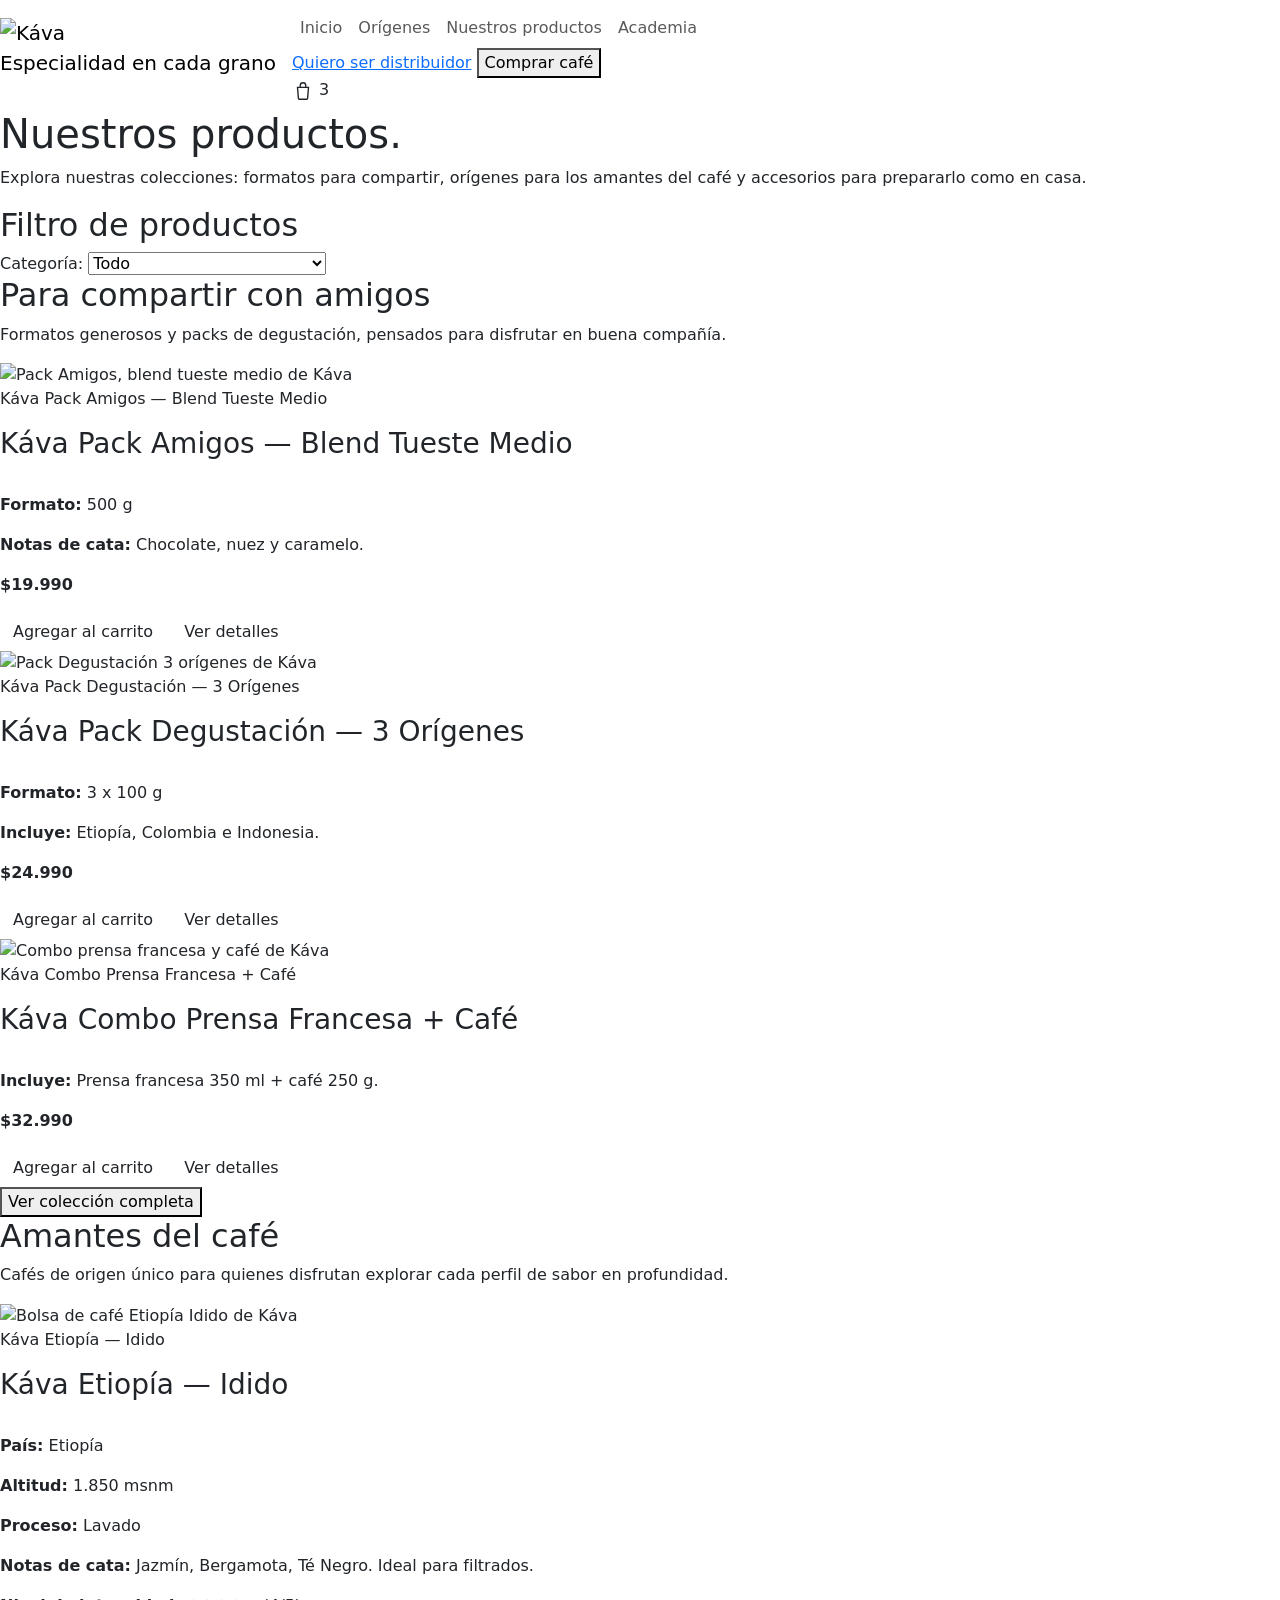
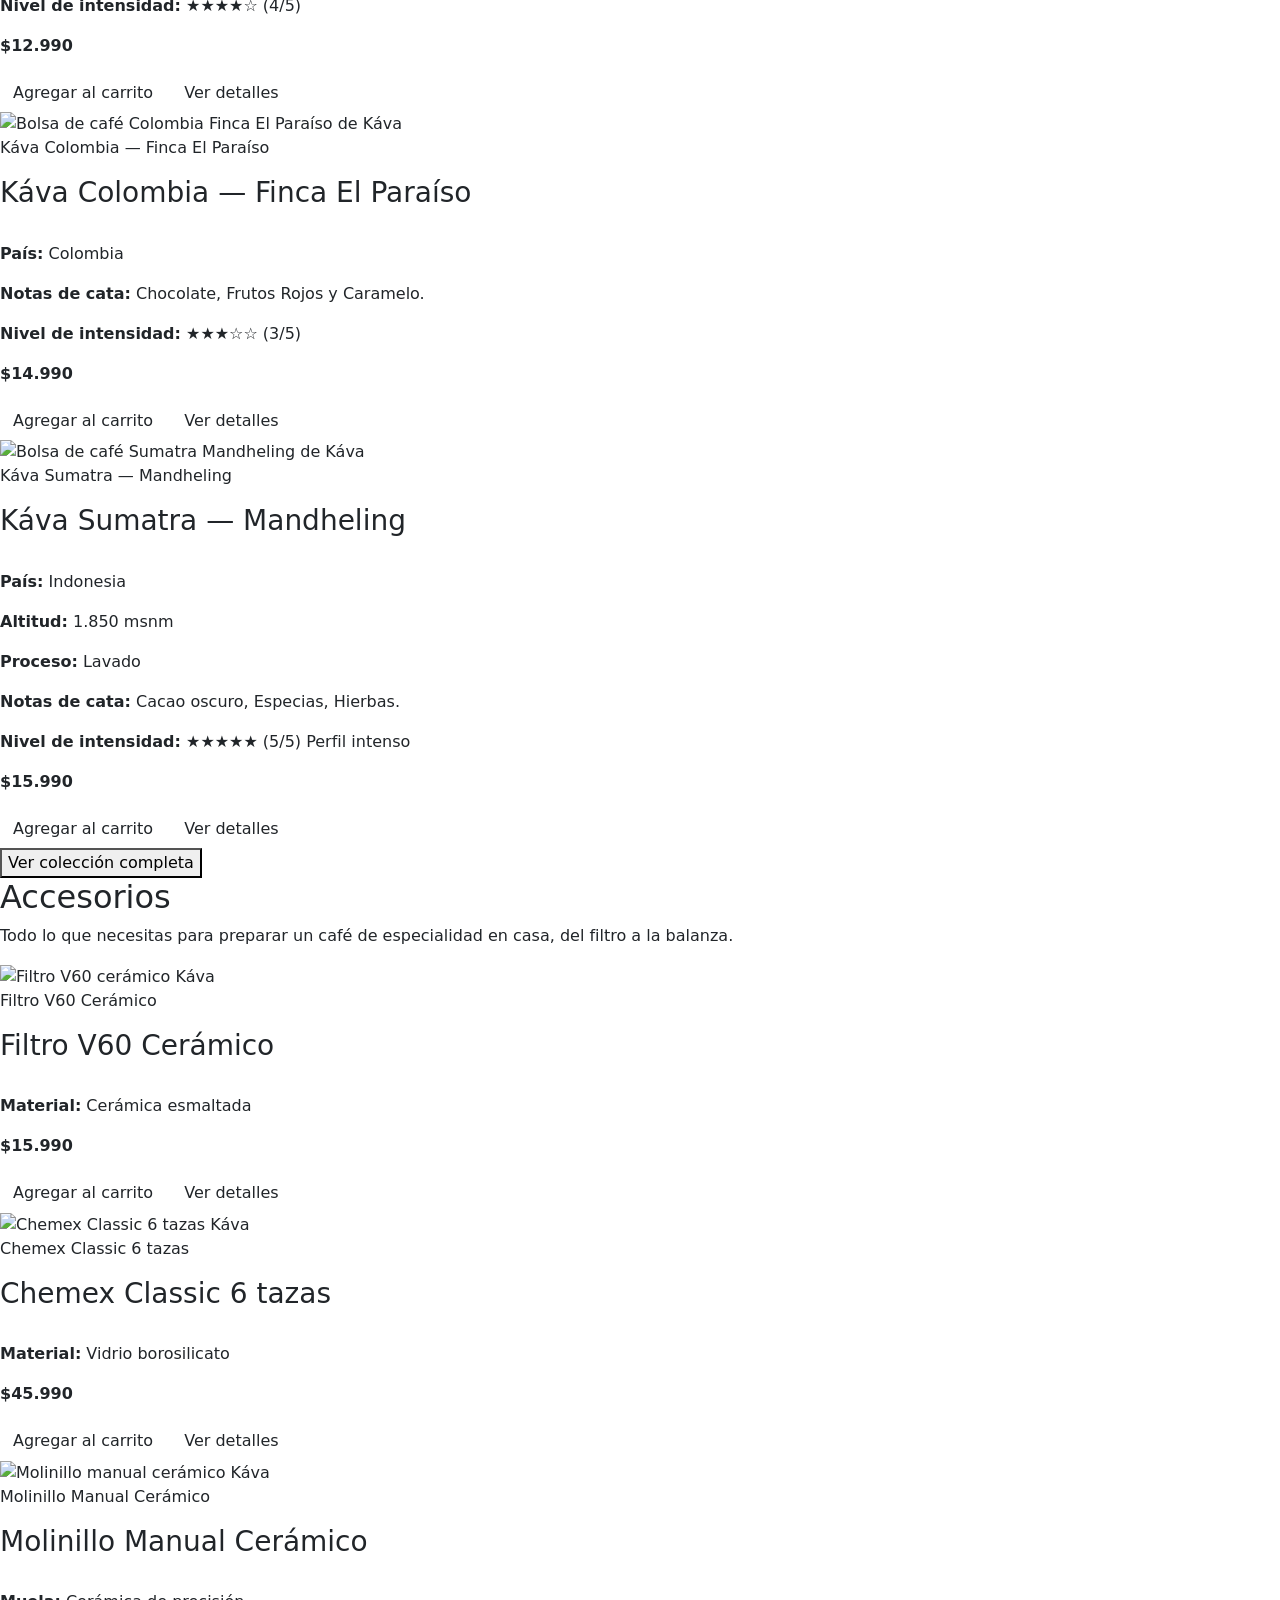
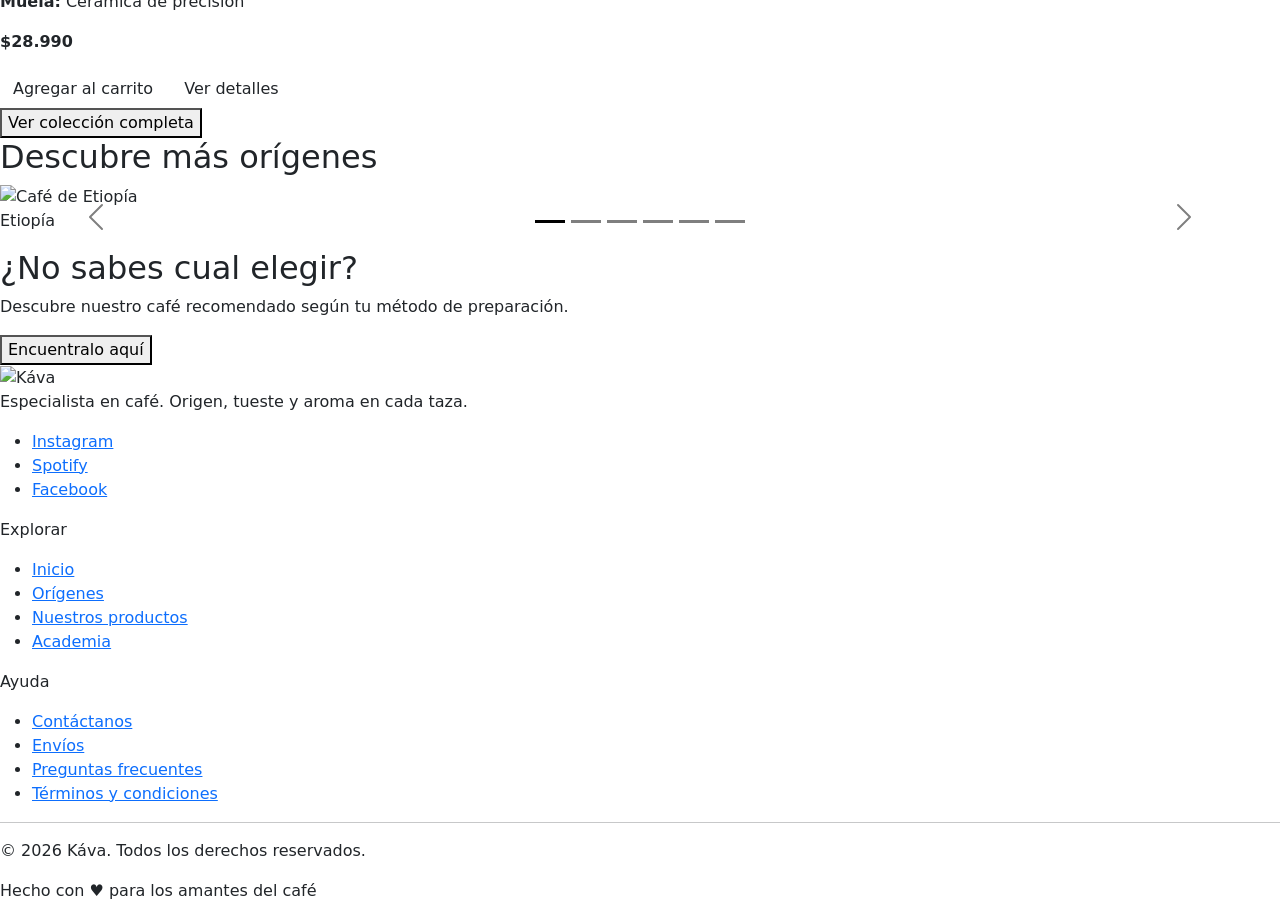
==== pages/colecciones.html @ 8823b065 "feat: add HTML structure and Bootstrap layout" ====
<!DOCTYPE html>

<html lang="es">

<head>
    <meta charset="UTF-8">
    <meta name="viewport" content="width=device-width, initial-scale=1.0">
    <title>Káva | Especialidad en cada grano</title>
    <link rel="preconnect" href="https://fonts.googleapis.com">
    <link rel="preconnect" href="https://fonts.gstatic.com" crossorigin>
    <link href="https://fonts.googleapis.com/css2?family=Fraunces:opsz,wght@9..144,300;9..144,400;9..144,600&family=Oswald:wght@400;500;600&family=Work+Sans:wght@400;500;600&display=swap" rel="stylesheet">
    <!-- Bootstrap: CSS CDN -->
    <link href="https://cdn.jsdelivr.net/npm/bootstrap@5.3.3/dist/css/bootstrap.min.css" rel="stylesheet">
    <link rel="stylesheet" href="../styles/styles.css">
</head>

<body>
        <!-- Bootstrap: header y navbar -->
    <header> <!-- encabezado de la pagina van de h1 a h6 -->
      <!-- Bootstrap: navbar responsivo -->
      <nav class="navbar navbar-expand-md">

        <!-- Logo de la empresa -->
        <a class="navbar-brand" href="../index.html">
            <div class="logo">
                <img src="../Assets/img/logo/logo-kava-header.png" alt="Káva" class="logo-marca-img">
                <p class="logo-tagline">Especialidad en cada grano</p>
            </div>
        </a>

        <!-- Bootstrap: botón hamburguesa -->
        <button class="navbar-toggler" type="button" data-bs-toggle="collapse" data-bs-target="#navKava" aria-controls="navKava" aria-expanded="false" aria-label="Abrir menú">
            <span class="navbar-toggler-icon"></span>
        </button>

        <!-- Bootstrap: menú colapsable -->
        <div class="collapse navbar-collapse" id="navKava">
            <div class="navbar-actions">
                <ul class="navbar-nav menu">
                    <li class="nav-item"><a class="nav-link" href="../index.html">Inicio</a></li>
                    <li class="nav-item"><a class="nav-link" href="./origenes.html">Orígenes</a></li>
                    <li class="nav-item"><a class="nav-link" href="./colecciones.html">Nuestros productos</a></li>
                    <li class="nav-item"><a class="nav-link" href="./guiadepreparacion.html">Academia</a></li>
                </ul>

                <!-- Botón: acceso directo a distribuidores -->
                <a class="cta-button-secundario" href="./contactanos.html">Quiero ser distribuidor</a>

                <button class="cta-button-principal">Comprar café</button>

                <div class="cart-icon" aria-label="Carrito (3 productos)">
                    <svg class="cart-icon__svg" width="22" height="22" viewBox="0 0 24 24" fill="none" stroke="currentColor" stroke-width="1.5" aria-hidden="true">
                        <path d="M6 8h12l-1 12a1 1 0 0 1-1 1H8a1 1 0 0 1-1-1L6 8z"/>
                        <path d="M9 8V6a3 3 0 0 1 6 0v2"/>
                    </svg>
                    <span class="cart-icon__count">3</span>
                </div>
            </div>
        </div>

      </nav>
    </header>  

    <main> <!-- contenido principal de la pagina -->

        <section class="hero-content"> <!-- contenido sobre la imagen -->
            <h1> Nuestros productos. </h1>

            <p>
                Explora nuestras colecciones: formatos para compartir,
                orígenes para los amantes del café y accesorios para
                prepararlo como en casa.
            </p>

        </section>
         <section>
            <h2>Filtro de productos</h2>

         <form>
             <label for="categoria">Categoría:</label>

            <select id="categoria" name="categoria">
             <option>Todo</option>
             <option>Para compartir con amigos</option>
             <option>Amantes del café</option>
             <option>Accesorios</option>
            </select>
          </form>
        </section>

    <section class="coleccion-grupo"> <!-- colección: para compartir con amigos -->

        <h2 class="titulos-secciones">Para compartir con amigos</h2>
        <p class="coleccion-grupo__descripcion">
            Formatos generosos y packs de degustación, pensados para
            disfrutar en buena compañía.
        </p>

        <div class="grid-productos">

            <article class="card-producto">
                <figure class="card-producto__imagen">
                    <img src="../Assets/img/productos/pack-amigos.png" alt="Pack Amigos, blend tueste medio de Káva">
                    <figcaption>Káva Pack Amigos — Blend Tueste Medio</figcaption>
                </figure>
                <div class="card-producto__contenido">
                    <h3 class="card-producto__nombre">Káva Pack Amigos — Blend Tueste Medio</h3>
                    <!-- Figma: badges de disponibilidad y tueste -->
                    <div class="card-badges">
                        <span class="badge badge--success">Disponible</span>
                        <span class="badge badge--gold">Tueste medio</span>
                    </div>
                    <p><strong>Formato:</strong> 500 g</p>
                    <p><strong>Notas de cata:</strong> Chocolate, nuez y caramelo.</p>
                    <p class="card-producto__precio"><strong>$19.990</strong></p>
                    <div class="card-producto__acciones">
                        <button class="btn btn-primario">Agregar al carrito</button>
                        <button class="btn btn-secundario">Ver detalles</button>
                    </div>
                </div>
            </article>

            <article class="card-producto">
                <figure class="card-producto__imagen">
                    <img src="../Assets/img/productos/pack-degustacion.png" alt="Pack Degustación 3 orígenes de Káva">
                    <figcaption>Káva Pack Degustación — 3 Orígenes</figcaption>
                </figure>
                <div class="card-producto__contenido">
                    <h3 class="card-producto__nombre">Káva Pack Degustación — 3 Orígenes</h3>
                    <!-- Figma: badges de disponibilidad y tueste -->
                    <div class="card-badges">
                        <span class="badge badge--success">Disponible</span>
                        <span class="badge badge--sage">Edición especial</span>
                    </div>
                    <p><strong>Formato:</strong> 3 x 100 g</p>
                    <p><strong>Incluye:</strong> Etiopía, Colombia e Indonesia.</p>
                    <p class="card-producto__precio"><strong>$24.990</strong></p>
                    <div class="card-producto__acciones">
                        <button class="btn btn-primario">Agregar al carrito</button>
                        <button class="btn btn-secundario">Ver detalles</button>
                    </div>
                </div>
            </article>

            <article class="card-producto">
                <figure class="card-producto__imagen">
                    <img src="../Assets/img/productos/combo-prensa.png" alt="Combo prensa francesa y café de Káva">
                    <figcaption>Káva Combo Prensa Francesa + Café</figcaption>
                </figure>
                <div class="card-producto__contenido">
                    <h3 class="card-producto__nombre">Káva Combo Prensa Francesa + Café</h3>
                    <!-- Figma: badges de disponibilidad y tueste -->
                    <div class="card-badges">
                        <span class="badge badge--warning">Últimas unidades</span>
                        <span class="badge badge--gold">Tueste medio</span>
                    </div>
                    <p><strong>Incluye:</strong> Prensa francesa 350 ml + café 250 g.</p>
                    <p class="card-producto__precio"><strong>$32.990</strong></p>
                    <div class="card-producto__acciones">
                        <button class="btn btn-primario">Agregar al carrito</button>
                        <button class="btn btn-secundario">Ver detalles</button>
                    </div>
                </div>
            </article>

        </div>

        <!-- Bootstrap: colapso con el resto de la colección -->
        <div class="collapse grid-productos" id="colapsoAmigos">

            <article class="card-producto">
                <figure class="card-producto__imagen">
                    <img src="../Assets/img/productos/pack-fiesta.png" alt="Pack Fiesta, blend 1kg de Káva">
                    <figcaption>Káva Pack Fiesta — Blend 1kg</figcaption>
                </figure>
                <div class="card-producto__contenido">
                    <h3 class="card-producto__nombre">Káva Pack Fiesta — Blend 1kg</h3>
                    <!-- Figma: badges de disponibilidad y tueste -->
                    <div class="card-badges">
                        <span class="badge badge--success">Disponible</span>
                        <span class="badge badge--gold">Tueste medio</span>
                    </div>
                    <p><strong>Formato:</strong> 1 kg</p>
                    <p class="card-producto__precio"><strong>$34.990</strong></p>
                    <div class="card-producto__acciones">
                        <button class="btn btn-primario">Agregar al carrito</button>
                        <button class="btn btn-secundario">Ver detalles</button>
                    </div>
                </div>
            </article>

            <article class="card-producto">
                <figure class="card-producto__imagen">
                    <img src="../Assets/img/productos/combo-regalo.png" alt="Combo regalo, bolsa y taza Káva">
                    <figcaption>Káva Combo Regalo — Bolsa + Taza</figcaption>
                </figure>
                <div class="card-producto__contenido">
                    <h3 class="card-producto__nombre">Káva Combo Regalo — Bolsa + Taza</h3>
                    <!-- Figma: badges de disponibilidad y tueste -->
                    <div class="card-badges">
                        <span class="badge badge--success">Disponible</span>
                        <span class="badge badge--terracotta">Edición limitada</span>
                    </div>
                    <p><strong>Incluye:</strong> Bolsa 250 g + taza de cerámica Káva.</p>
                    <p class="card-producto__precio"><strong>$22.990</strong></p>
                    <div class="card-producto__acciones">
                        <button class="btn btn-primario">Agregar al carrito</button>
                        <button class="btn btn-secundario">Ver detalles</button>
                    </div>
                </div>
            </article>

        </div>

        <!-- Bootstrap: botón que despliega la colección -->
        <button class="cta-button-secundario" type="button" data-bs-toggle="collapse" data-bs-target="#colapsoAmigos" aria-expanded="false" aria-controls="colapsoAmigos">
            Ver colección completa
        </button>

    </section>

    <section class="coleccion-grupo"> <!-- colección: amantes del café -->

        <h2 class="titulos-secciones">Amantes del café</h2>
        <p class="coleccion-grupo__descripcion">
            Cafés de origen único para quienes disfrutan explorar cada
            perfil de sabor en profundidad.
        </p>

        <div class="grid-productos">

            <article class="card-producto">
                <figure class="card-producto__imagen">
                    <img src="../Assets/img/etiopia.png" alt="Bolsa de café Etiopía Idido de Káva">
                    <figcaption>Káva Etiopía — Idido</figcaption>
                </figure>
                <div class="card-producto__contenido">
                    <h3 class="card-producto__nombre">Káva Etiopía — Idido</h3>
                    <!-- Figma: badges de disponibilidad y tueste -->
                    <div class="card-badges">
                        <span class="badge badge--success">Disponible</span>
                        <span class="badge badge--gold">Tueste medio</span>
                    </div>
                    <p><strong>País:</strong> Etiopía</p>
                    <p><strong>Altitud:</strong> 1.850 msnm</p>
                    <p><strong>Proceso:</strong> Lavado</p>
                    <p><strong>Notas de cata:</strong> Jazmín, Bergamota, Té Negro. Ideal para filtrados.</p>
                    <p><strong>Nivel de intensidad:</strong> ★★★★☆ (4/5)</p>
                    <p class="card-producto__precio"><strong>$12.990</strong></p>
                    <div class="card-producto__acciones">
                        <button class="btn btn-primario">Agregar al carrito</button>
                        <button class="btn btn-secundario">Ver detalles</button>
                    </div>
                </div>
            </article>

            <article class="card-producto">
                <figure class="card-producto__imagen">
                    <img src="../Assets/img/colombia.png" alt="Bolsa de café Colombia Finca El Paraíso de Káva">
                    <figcaption>Káva Colombia — Finca El Paraíso</figcaption>
                </figure>
                <div class="card-producto__contenido">
                    <h3 class="card-producto__nombre">Káva Colombia — Finca El Paraíso</h3>
                    <!-- Figma: badges de disponibilidad y tueste -->
                    <div class="card-badges">
                        <span class="badge badge--warning">Últimas unidades</span>
                        <span class="badge badge--gold">Tueste medio</span>
                    </div>
                    <p><strong>País:</strong> Colombia</p>
                    <p><strong>Notas de cata:</strong> Chocolate, Frutos Rojos y Caramelo.</p>
                    <p><strong>Nivel de intensidad:</strong> ★★★☆☆ (3/5)</p>
                    <p class="card-producto__precio"><strong>$14.990</strong></p>
                    <div class="card-producto__acciones">
                        <button class="btn btn-primario">Agregar al carrito</button>
                        <button class="btn btn-secundario">Ver detalles</button>
                    </div>
                </div>
            </article>

            <article class="card-producto">
                <figure class="card-producto__imagen">
                    <img src="../Assets/img/indonesia.png" alt="Bolsa de café Sumatra Mandheling de Káva">
                    <figcaption>Káva Sumatra — Mandheling</figcaption>
                </figure>
                <div class="card-producto__contenido">
                    <h3 class="card-producto__nombre">Káva Sumatra — Mandheling</h3>
                    <!-- Figma: badges de disponibilidad y tueste -->
                    <div class="card-badges">
                        <span class="badge badge--error">Agotado</span>
                        <span class="badge badge--terracotta">Tueste oscuro</span>
                    </div>
                    <p><strong>País:</strong> Indonesia</p>
                    <p><strong>Altitud:</strong> 1.850 msnm</p>
                    <p><strong>Proceso:</strong> Lavado</p>
                    <p><strong>Notas de cata:</strong> Cacao oscuro, Especias, Hierbas.</p>
                    <p><strong>Nivel de intensidad:</strong> ★★★★★ (5/5) Perfil intenso</p>
                    <p class="card-producto__precio"><strong>$15.990</strong></p>
                    <div class="card-producto__acciones">
                        <button class="btn btn-primario">Agregar al carrito</button>
                        <button class="btn btn-secundario">Ver detalles</button>
                    </div>
                </div>
            </article>

        </div>

        <!-- Bootstrap: colapso con el resto de la colección -->
        <div class="collapse grid-productos" id="colapsoAmantes">

            <article class="card-producto">
                <figure class="card-producto__imagen">
                    <img src="../Assets/img/brasil.png" alt="Bolsa de café Brasil Cerrado de Káva">
                    <figcaption>Káva Brasil — Cerrado</figcaption>
                </figure>
                <div class="card-producto__contenido">
                    <h3 class="card-producto__nombre">Káva Brasil — Cerrado</h3>
                    <!-- Figma: badges de disponibilidad y tueste -->
                    <div class="card-badges">
                        <span class="badge badge--success">Disponible</span>
                        <span class="badge badge--gold">Tueste medio</span>
                    </div>
                    <p><strong>País:</strong> Brasil</p>
                    <p><strong>Notas de cata:</strong> Chocolate, avellana, cuerpo cremoso.</p>
                    <p><strong>Nivel de intensidad:</strong> ★★★☆☆ (3/5)</p>
                    <p class="card-producto__precio"><strong>$13.990</strong></p>
                    <div class="card-producto__acciones">
                        <button class="btn btn-primario">Agregar al carrito</button>
                        <button class="btn btn-secundario">Ver detalles</button>
                    </div>
                </div>
            </article>

            <article class="card-producto">
                <figure class="card-producto__imagen">
                    <img src="../Assets/img/costarica.png" alt="Bolsa de café Costa Rica Tarrazú de Káva">
                    <figcaption>Káva Costa Rica — Tarrazú</figcaption>
                </figure>
                <div class="card-producto__contenido">
                    <h3 class="card-producto__nombre">Káva Costa Rica — Tarrazú</h3>
                    <!-- Figma: badges de disponibilidad y tueste -->
                    <div class="card-badges">
                        <span class="badge badge--success">Disponible</span>
                        <span class="badge badge--neutral">Tueste claro</span>
                    </div>
                    <p><strong>País:</strong> Costa Rica</p>
                    <p><strong>Notas de cata:</strong> Cítricos, panela, final dulce.</p>
                    <p><strong>Nivel de intensidad:</strong> ★★★☆☆ (3/5)</p>
                    <p class="card-producto__precio"><strong>$14.990</strong></p>
                    <div class="card-producto__acciones">
                        <button class="btn btn-primario">Agregar al carrito</button>
                        <button class="btn btn-secundario">Ver detalles</button>
                    </div>
                </div>
            </article>

        </div>

        <!-- Bootstrap: botón que despliega la colección -->
        <button class="cta-button-secundario" type="button" data-bs-toggle="collapse" data-bs-target="#colapsoAmantes" aria-expanded="false" aria-controls="colapsoAmantes">
            Ver colección completa
        </button>

    </section>

    <section class="coleccion-grupo"> <!-- colección: accesorios -->

        <h2 class="titulos-secciones">Accesorios</h2>
        <p class="coleccion-grupo__descripcion">
            Todo lo que necesitas para preparar un café de especialidad
            en casa, del filtro a la balanza.
        </p>

        <div class="grid-productos">

            <article class="card-producto">
                <figure class="card-producto__imagen">
                    <!-- TODO: reemplazar por foto real del accesorio -->
                    <img src="../Assets/img/productos/filtro-v60.png" alt="Filtro V60 cerámico Káva">
                    <figcaption>Filtro V60 Cerámico</figcaption>
                </figure>
                <div class="card-producto__contenido">
                    <h3 class="card-producto__nombre">Filtro V60 Cerámico</h3>
                    <!-- Figma: badge de disponibilidad -->
                    <div class="card-badges">
                        <span class="badge badge--success">Disponible</span>
                    </div>
                    <p><strong>Material:</strong> Cerámica esmaltada</p>
                    <p class="card-producto__precio"><strong>$15.990</strong></p>
                    <div class="card-producto__acciones">
                        <button class="btn btn-primario">Agregar al carrito</button>
                        <button class="btn btn-secundario">Ver detalles</button>
                    </div>
                </div>
            </article>

            <article class="card-producto">
                <figure class="card-producto__imagen">
                    <!-- TODO: reemplazar por foto real del accesorio -->
                    <img src="../Assets/img/productos/chemex.png" alt="Chemex Classic 6 tazas Káva">
                    <figcaption>Chemex Classic 6 tazas</figcaption>
                </figure>
                <div class="card-producto__contenido">
                    <h3 class="card-producto__nombre">Chemex Classic 6 tazas</h3>
                    <!-- Figma: badge de disponibilidad -->
                    <div class="card-badges">
                        <span class="badge badge--warning">Últimas unidades</span>
                    </div>
                    <p><strong>Material:</strong> Vidrio borosilicato</p>
                    <p class="card-producto__precio"><strong>$45.990</strong></p>
                    <div class="card-producto__acciones">
                        <button class="btn btn-primario">Agregar al carrito</button>
                        <button class="btn btn-secundario">Ver detalles</button>
                    </div>
                </div>
            </article>

            <article class="card-producto">
                <figure class="card-producto__imagen">
                    <!-- TODO: reemplazar por foto real del accesorio -->
                    <img src="../Assets/img/productos/molinillo.png" alt="Molinillo manual cerámico Káva">
                    <figcaption>Molinillo Manual Cerámico</figcaption>
                </figure>
                <div class="card-producto__contenido">
                    <h3 class="card-producto__nombre">Molinillo Manual Cerámico</h3>
                    <!-- Figma: badge de disponibilidad -->
                    <div class="card-badges">
                        <span class="badge badge--success">Disponible</span>
                    </div>
                    <p><strong>Muela:</strong> Cerámica de precisión</p>
                    <p class="card-producto__precio"><strong>$28.990</strong></p>
                    <div class="card-producto__acciones">
                        <button class="btn btn-primario">Agregar al carrito</button>
                        <button class="btn btn-secundario">Ver detalles</button>
                    </div>
                </div>
            </article>

        </div>

        <!-- Bootstrap: colapso con el resto de la colección -->
        <div class="collapse grid-productos" id="colapsoAccesorios">

            <article class="card-producto">
                <figure class="card-producto__imagen">
                    <!-- TODO: reemplazar por foto real del accesorio -->
                    <img src="../Assets/img/productos/prensa-francesa.png" alt="Prensa francesa 350ml Káva">
                    <figcaption>Prensa Francesa 350 ml</figcaption>
                </figure>
                <div class="card-producto__contenido">
                    <h3 class="card-producto__nombre">Prensa Francesa 350 ml</h3>
                    <!-- Figma: badge de disponibilidad -->
                    <div class="card-badges">
                        <span class="badge badge--success">Disponible</span>
                    </div>
                    <p><strong>Material:</strong> Vidrio y acero inoxidable</p>
                    <p class="card-producto__precio"><strong>$19.990</strong></p>
                    <div class="card-producto__acciones">
                        <button class="btn btn-primario">Agregar al carrito</button>
                        <button class="btn btn-secundario">Ver detalles</button>
                    </div>
                </div>
            </article>

            <article class="card-producto">
                <figure class="card-producto__imagen">
                    <!-- TODO: reemplazar por foto real del accesorio -->
                    <img src="../Assets/img/productos/balanza.png" alt="Balanza de precisión Káva">
                    <figcaption>Balanza de Precisión</figcaption>
                </figure>
                <div class="card-producto__contenido">
                    <h3 class="card-producto__nombre">Balanza de Precisión</h3>
                    <!-- Figma: badge de disponibilidad -->
                    <div class="card-badges">
                        <span class="badge badge--error">Agotado</span>
                    </div>
                    <p><strong>Precisión:</strong> 0,1 g</p>
                    <p class="card-producto__precio"><strong>$24.990</strong></p>
                    <div class="card-producto__acciones">
                        <button class="btn btn-primario">Agregar al carrito</button>
                        <button class="btn btn-secundario">Ver detalles</button>
                    </div>
                </div>
            </article>

        </div>

        <!-- Bootstrap: botón que despliega la colección -->
        <button class="cta-button-secundario" type="button" data-bs-toggle="collapse" data-bs-target="#colapsoAccesorios" aria-expanded="false" aria-controls="colapsoAccesorios">
            Ver colección completa
        </button>

    </section>

    <section class="galeria-origenes"> <!-- Bootstrap: sección galería -->

        <h2 class="titulos-secciones">Descubre más orígenes</h2>

        <!-- Bootstrap: carousel -->
        <div id="carouselOrigenes" class="carousel slide carousel-dark" data-bs-ride="carousel">

            <!-- Bootstrap: indicadores -->
            <div class="carousel-indicators">
                <button type="button" data-bs-target="#carouselOrigenes" data-bs-slide-to="0" class="active" aria-current="true" aria-label="Etiopía"></button>
                <button type="button" data-bs-target="#carouselOrigenes" data-bs-slide-to="1" aria-label="Colombia"></button>
                <button type="button" data-bs-target="#carouselOrigenes" data-bs-slide-to="2" aria-label="Indonesia"></button>
                <button type="button" data-bs-target="#carouselOrigenes" data-bs-slide-to="3" aria-label="Brasil"></button>
                <button type="button" data-bs-target="#carouselOrigenes" data-bs-slide-to="4" aria-label="Costa Rica"></button>
                <button type="button" data-bs-target="#carouselOrigenes" data-bs-slide-to="5" aria-label="Vietnam"></button>
            </div>

            <!-- Bootstrap: slides -->
            <div class="carousel-inner">
                <div class="carousel-item active">
                    <img src="../Assets/img/etiopia.png" class="d-block" alt="Café de Etiopía">
                    <p class="carousel-item__titulo">Etiopía</p>
                </div>
                <div class="carousel-item">
                    <img src="../Assets/img/colombia.png" class="d-block" alt="Café de Colombia">
                    <p class="carousel-item__titulo">Colombia</p>
                </div>
                <div class="carousel-item">
                    <img src="../Assets/img/indonesia.png" class="d-block" alt="Café de Indonesia">
                    <p class="carousel-item__titulo">Indonesia</p>
                </div>
                <div class="carousel-item">
                    <img src="../Assets/img/brasil.png" class="d-block" alt="Café de Brasil">
                    <p class="carousel-item__titulo">Brasil</p>
                </div>
                <div class="carousel-item">
                    <img src="../Assets/img/costarica.png" class="d-block" alt="Café de Costa Rica">
                    <p class="carousel-item__titulo">Costa Rica</p>
                </div>
                <div class="carousel-item">
                    <img src="../Assets/img/vietnam.png" class="d-block" alt="Café de Vietnam">
                    <p class="carousel-item__titulo">Vietnam</p>
                </div>
            </div>

            <!-- Bootstrap: controles -->
            <button class="carousel-control-prev" type="button" data-bs-target="#carouselOrigenes" data-bs-slide="prev">
                <span class="carousel-control-prev-icon" aria-hidden="true"></span>
                <span class="visually-hidden">Anterior</span>
            </button>
            <button class="carousel-control-next" type="button" data-bs-target="#carouselOrigenes" data-bs-slide="next">
                <span class="carousel-control-next-icon" aria-hidden="true"></span>
                <span class="visually-hidden">Siguiente</span>
            </button>
        </div>

    </section>

    <section class="coleccion-final"> <!-- por qué elegir Káva -->

        <h2 class="titulos-secciones"> ¿No sabes cual elegir? </h2>
        <p> Descubre nuestro café recomendado según tu método de preparación. </p>
        <button class="cta-button-principal"> Encuentralo aquí </button>

    </section>

    </main>

    <footer> <!-- pie de pagina -->
        <div class="footer-top">

            <div class="footer-marca">
                <img src="../Assets/img/logo/logo-kava-footer.png" alt="Káva" class="logo-marca-img">
                <p class="footer-tagline">Especialista en café. Origen, tueste y aroma en cada taza.</p>
                <ul class="footer-social">
                    <li><a href="#">Instagram</a></li>
                    <li><a href="#">Spotify</a></li>
                    <li><a href="#">Facebook</a></li>
                </ul>
            </div>

            <div class="footer-columnas">
                <div class="footer-columna">
                    <p class="footer-columna__titulo">Explorar</p>
                    <ul>
                        <li><a href="../index.html">Inicio</a></li>
                        <li><a href="./origenes.html">Orígenes</a></li>
                        <li><a href="./colecciones.html">Nuestros productos</a></li>
                        <li><a href="./guiadepreparacion.html">Academia</a></li>
                    </ul>
                </div>

                <div class="footer-columna">
                    <p class="footer-columna__titulo">Ayuda</p>
                    <ul>
                        <li><a href="./contactanos.html">Contáctanos</a></li>
                        <li><a href="#">Envíos</a></li>
                        <li><a href="#">Preguntas frecuentes</a></li>
                        <li><a href="#">Términos y condiciones</a></li>
                    </ul>
                </div>
            </div>

        </div>

        <hr class="footer-divider">

        <div class="footer-bottom">
            <p>&copy; 2026 Káva. Todos los derechos reservados.</p>
            <p>Hecho con &hearts; para los amantes del café</p>
        </div>
    </footer> 
    <!-- Bootstrap: JS bundle -->
    <script src="https://cdn.jsdelivr.net/npm/bootstrap@5.3.3/dist/js/bootstrap.bundle.min.js"></script>
</body>
   
</html>
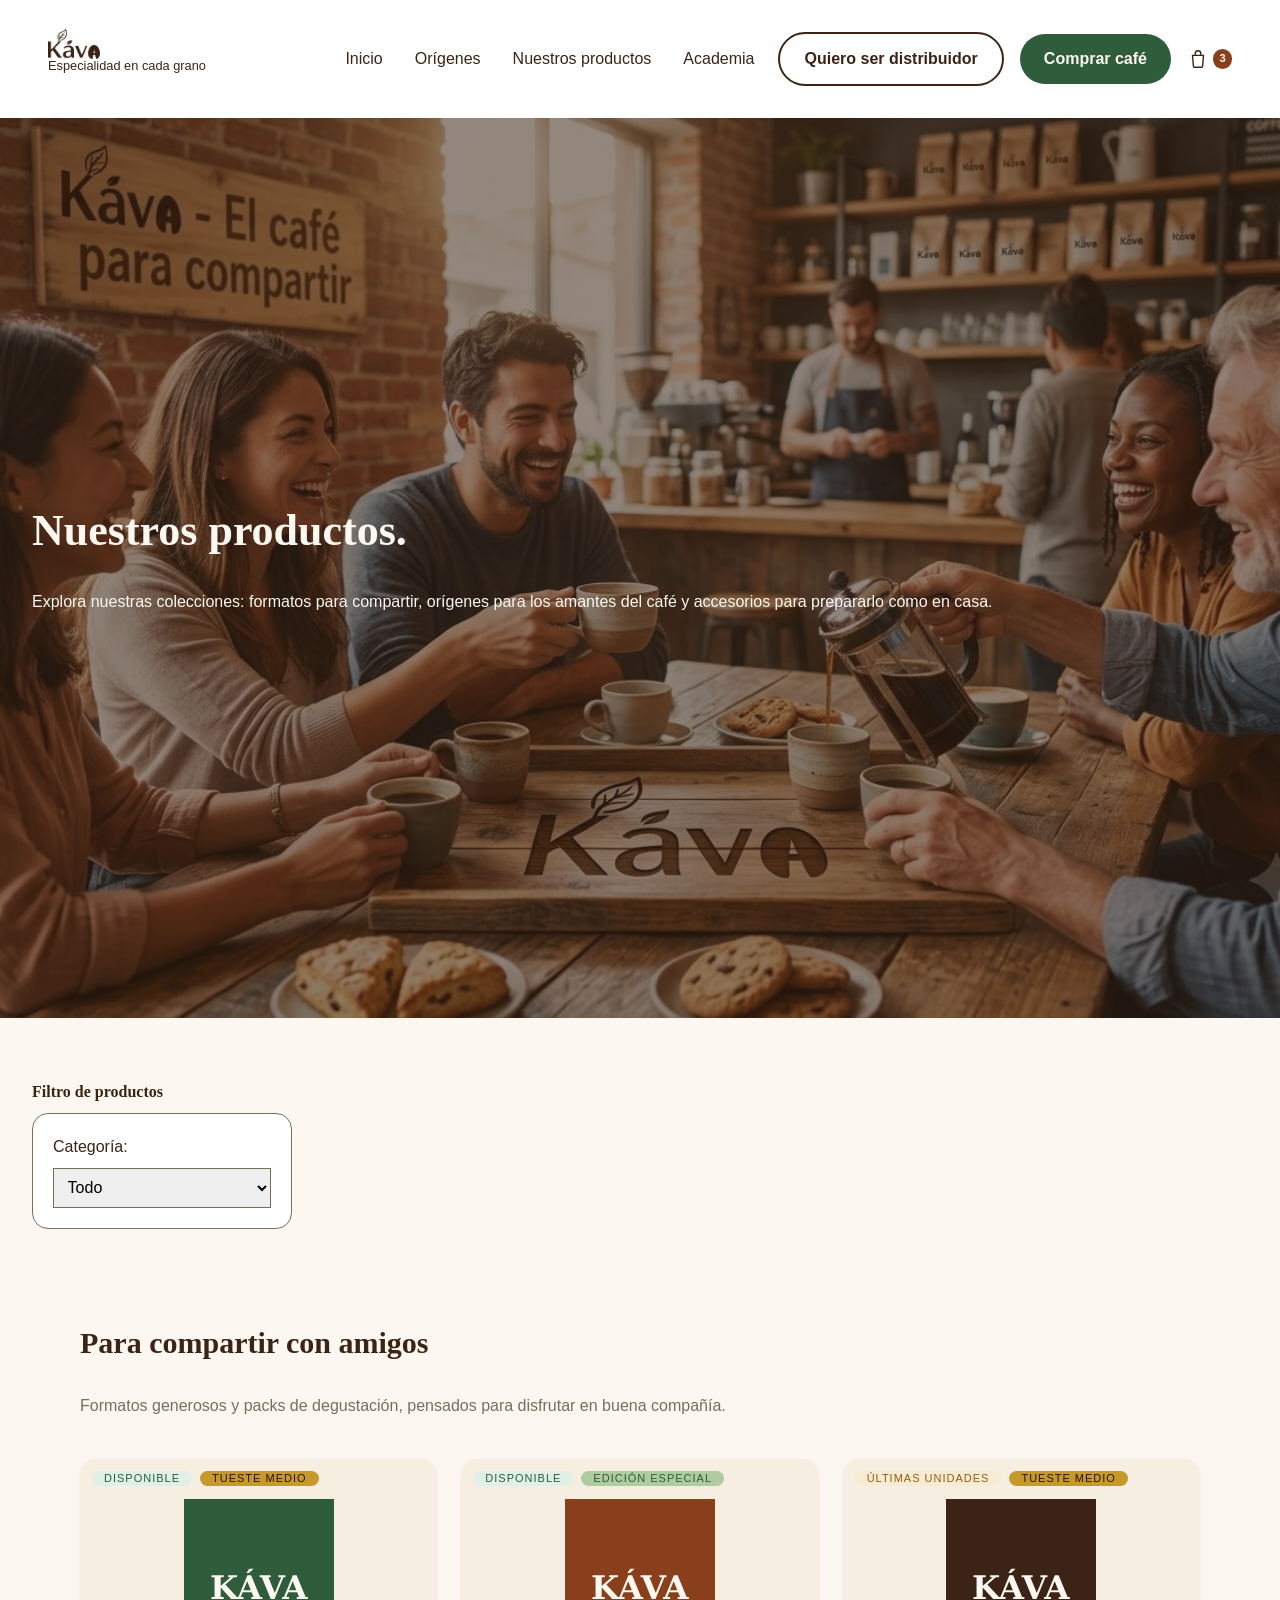
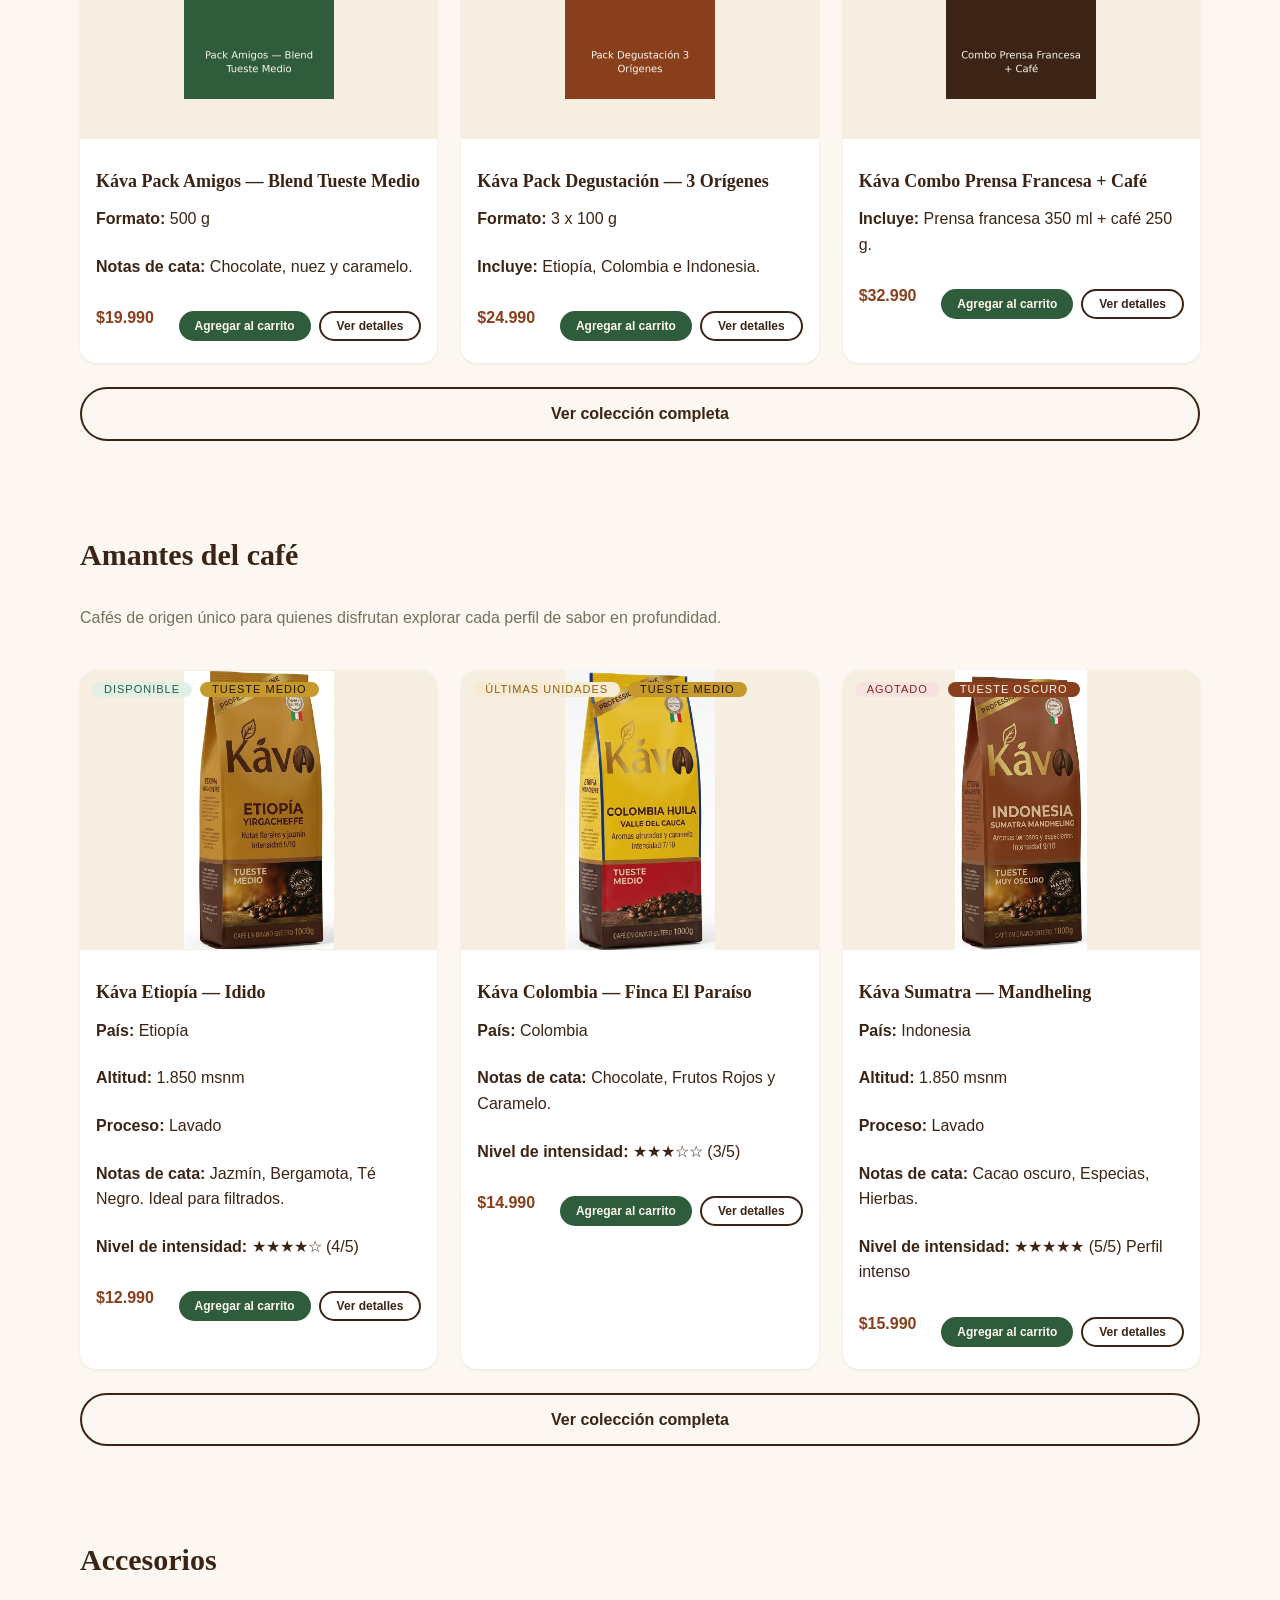
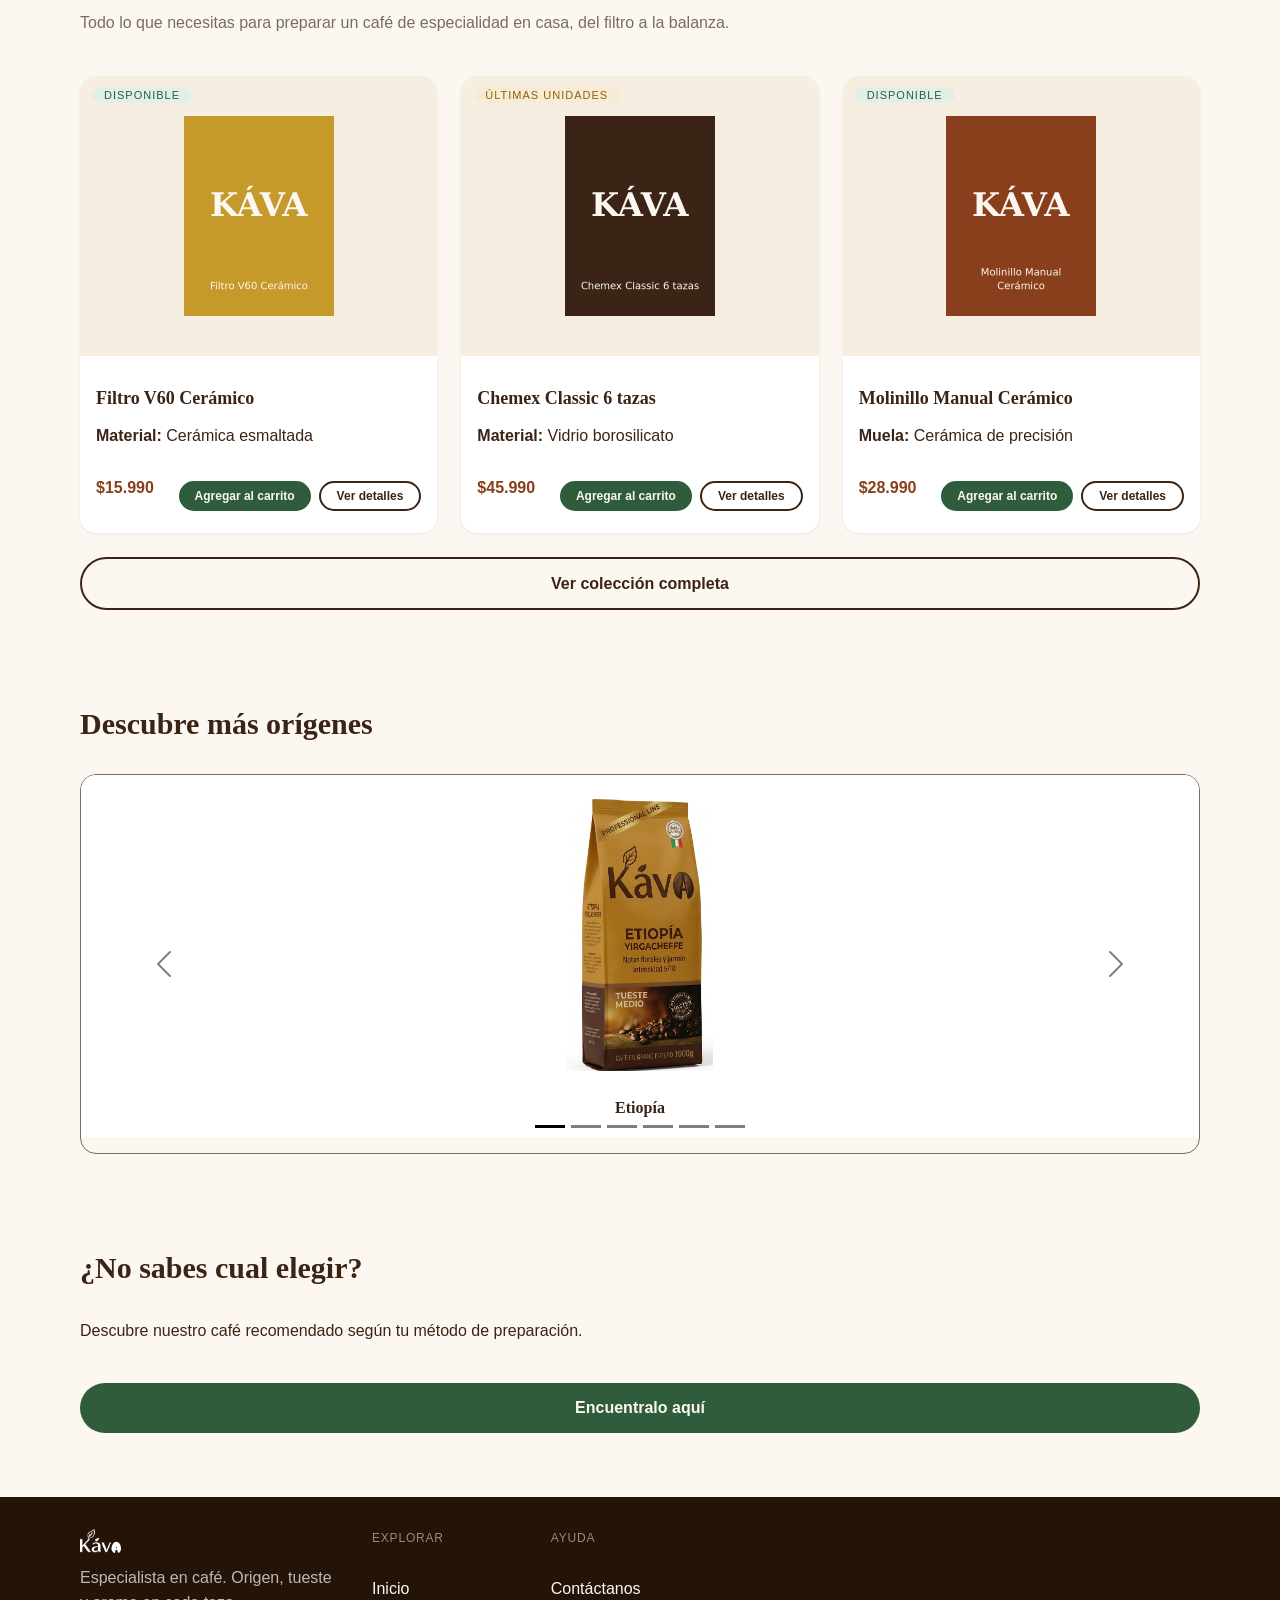
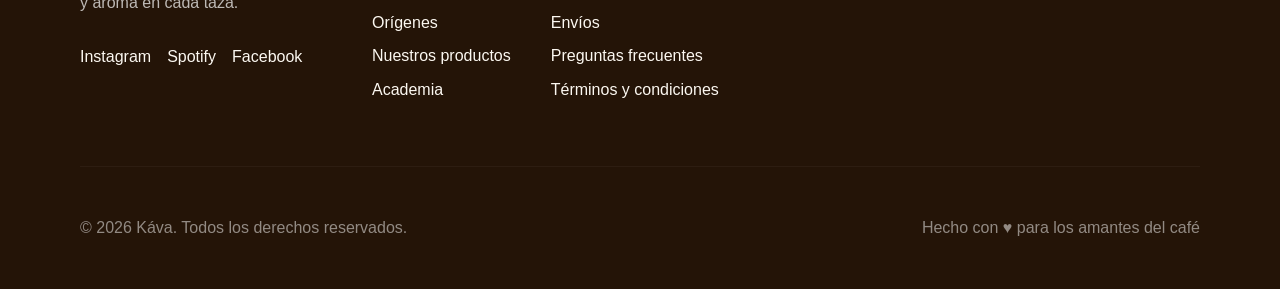
==== commit 4a4d6c3d: "Refactor completo a arquitectura SCSS con partials" ====
--- a/pages/colecciones.html
+++ b/pages/colecciones.html
@@ -11,7 +11,7 @@
     <link href="https://fonts.googleapis.com/css2?family=Fraunces:opsz,wght@9..144,300;9..144,400;9..144,600&family=Oswald:wght@400;500;600&family=Work+Sans:wght@400;500;600&display=swap" rel="stylesheet">
     <!-- Bootstrap: CSS CDN -->
     <link href="https://cdn.jsdelivr.net/npm/bootstrap@5.3.3/dist/css/bootstrap.min.css" rel="stylesheet">
-    <link rel="stylesheet" href="../styles/styles.css">
+    <link rel="stylesheet" href="../css/style.css">
 </head>
 
 <body>
@@ -46,7 +46,7 @@
                 <!-- Botón: acceso directo a distribuidores -->
                 <a class="cta-button-secundario" href="./contactanos.html">Quiero ser distribuidor</a>
 
-                <button class="cta-button-principal">Comprar café</button>
+                <a class="cta-button-principal" href="./colecciones.html">Comprar café</a>
 
                 <div class="cart-icon" aria-label="Carrito (3 productos)">
                     <svg class="cart-icon__svg" width="22" height="22" viewBox="0 0 24 24" fill="none" stroke="currentColor" stroke-width="1.5" aria-hidden="true">
@@ -63,7 +63,7 @@
 
     <main> <!-- contenido principal de la pagina -->
 
-        <section class="hero-content"> <!-- contenido sobre la imagen -->
+        <section class="hero-content hero-productos"> <!-- contenido sobre la imagen -->
             <h1> Nuestros productos. </h1>
 
             <p>
@@ -73,7 +73,7 @@
             </p>
 
         </section>
-         <section>
+         <section class="filtro-productos">
             <h2>Filtro de productos</h2>
 
          <form>
@@ -101,21 +101,22 @@
             <article class="card-producto">
                 <figure class="card-producto__imagen">
                     <img src="../Assets/img/productos/pack-amigos.png" alt="Pack Amigos, blend tueste medio de Káva">
-                    <figcaption>Káva Pack Amigos — Blend Tueste Medio</figcaption>
+                    <!-- Figma: badge(s) sobre la imagen -->
+                    <div class="card-badges">
+                        <span class="badge badge--success">Disponible</span>
+                        <span class="badge badge--gold">Tueste medio</span>
+                    </div>
                 </figure>
                 <div class="card-producto__contenido">
                     <h3 class="card-producto__nombre">Káva Pack Amigos — Blend Tueste Medio</h3>
-                    <!-- Figma: badges de disponibilidad y tueste -->
-                    <div class="card-badges">
-                        <span class="badge badge--success">Disponible</span>
-                        <span class="badge badge--gold">Tueste medio</span>
-                    </div>
                     <p><strong>Formato:</strong> 500 g</p>
                     <p><strong>Notas de cata:</strong> Chocolate, nuez y caramelo.</p>
-                    <p class="card-producto__precio"><strong>$19.990</strong></p>
-                    <div class="card-producto__acciones">
-                        <button class="btn btn-primario">Agregar al carrito</button>
-                        <button class="btn btn-secundario">Ver detalles</button>
+                    <div class="card-producto__footer">
+                        <p class="card-producto__precio">$19.990</p>
+                        <div class="card-producto__acciones">
+                            <button class="btn btn-primario">Agregar al carrito</button>
+                            <button class="btn btn-secundario">Ver detalles</button>
+                        </div>
                     </div>
                 </div>
             </article>
@@ -123,21 +124,22 @@
             <article class="card-producto">
                 <figure class="card-producto__imagen">
                     <img src="../Assets/img/productos/pack-degustacion.png" alt="Pack Degustación 3 orígenes de Káva">
-                    <figcaption>Káva Pack Degustación — 3 Orígenes</figcaption>
+                    <!-- Figma: badge(s) sobre la imagen -->
+                    <div class="card-badges">
+                        <span class="badge badge--success">Disponible</span>
+                        <span class="badge badge--sage">Edición especial</span>
+                    </div>
                 </figure>
                 <div class="card-producto__contenido">
                     <h3 class="card-producto__nombre">Káva Pack Degustación — 3 Orígenes</h3>
-                    <!-- Figma: badges de disponibilidad y tueste -->
-                    <div class="card-badges">
-                        <span class="badge badge--success">Disponible</span>
-                        <span class="badge badge--sage">Edición especial</span>
-                    </div>
                     <p><strong>Formato:</strong> 3 x 100 g</p>
                     <p><strong>Incluye:</strong> Etiopía, Colombia e Indonesia.</p>
-                    <p class="card-producto__precio"><strong>$24.990</strong></p>
-                    <div class="card-producto__acciones">
-                        <button class="btn btn-primario">Agregar al carrito</button>
-                        <button class="btn btn-secundario">Ver detalles</button>
+                    <div class="card-producto__footer">
+                        <p class="card-producto__precio">$24.990</p>
+                        <div class="card-producto__acciones">
+                            <button class="btn btn-primario">Agregar al carrito</button>
+                            <button class="btn btn-secundario">Ver detalles</button>
+                        </div>
                     </div>
                 </div>
             </article>
@@ -145,20 +147,21 @@
             <article class="card-producto">
                 <figure class="card-producto__imagen">
                     <img src="../Assets/img/productos/combo-prensa.png" alt="Combo prensa francesa y café de Káva">
-                    <figcaption>Káva Combo Prensa Francesa + Café</figcaption>
-                </figure>
-                <div class="card-producto__contenido">
-                    <h3 class="card-producto__nombre">Káva Combo Prensa Francesa + Café</h3>
-                    <!-- Figma: badges de disponibilidad y tueste -->
+                    <!-- Figma: badge(s) sobre la imagen -->
                     <div class="card-badges">
                         <span class="badge badge--warning">Últimas unidades</span>
                         <span class="badge badge--gold">Tueste medio</span>
                     </div>
+                </figure>
+                <div class="card-producto__contenido">
+                    <h3 class="card-producto__nombre">Káva Combo Prensa Francesa + Café</h3>
                     <p><strong>Incluye:</strong> Prensa francesa 350 ml + café 250 g.</p>
-                    <p class="card-producto__precio"><strong>$32.990</strong></p>
-                    <div class="card-producto__acciones">
-                        <button class="btn btn-primario">Agregar al carrito</button>
-                        <button class="btn btn-secundario">Ver detalles</button>
+                    <div class="card-producto__footer">
+                        <p class="card-producto__precio">$32.990</p>
+                        <div class="card-producto__acciones">
+                            <button class="btn btn-primario">Agregar al carrito</button>
+                            <button class="btn btn-secundario">Ver detalles</button>
+                        </div>
                     </div>
                 </div>
             </article>
@@ -171,20 +174,21 @@
             <article class="card-producto">
                 <figure class="card-producto__imagen">
                     <img src="../Assets/img/productos/pack-fiesta.png" alt="Pack Fiesta, blend 1kg de Káva">
-                    <figcaption>Káva Pack Fiesta — Blend 1kg</figcaption>
+                    <!-- Figma: badge(s) sobre la imagen -->
+                    <div class="card-badges">
+                        <span class="badge badge--success">Disponible</span>
+                        <span class="badge badge--gold">Tueste medio</span>
+                    </div>
                 </figure>
                 <div class="card-producto__contenido">
                     <h3 class="card-producto__nombre">Káva Pack Fiesta — Blend 1kg</h3>
-                    <!-- Figma: badges de disponibilidad y tueste -->
-                    <div class="card-badges">
-                        <span class="badge badge--success">Disponible</span>
-                        <span class="badge badge--gold">Tueste medio</span>
-                    </div>
                     <p><strong>Formato:</strong> 1 kg</p>
-                    <p class="card-producto__precio"><strong>$34.990</strong></p>
-                    <div class="card-producto__acciones">
-                        <button class="btn btn-primario">Agregar al carrito</button>
-                        <button class="btn btn-secundario">Ver detalles</button>
+                    <div class="card-producto__footer">
+                        <p class="card-producto__precio">$34.990</p>
+                        <div class="card-producto__acciones">
+                            <button class="btn btn-primario">Agregar al carrito</button>
+                            <button class="btn btn-secundario">Ver detalles</button>
+                        </div>
                     </div>
                 </div>
             </article>
@@ -192,20 +196,21 @@
             <article class="card-producto">
                 <figure class="card-producto__imagen">
                     <img src="../Assets/img/productos/combo-regalo.png" alt="Combo regalo, bolsa y taza Káva">
-                    <figcaption>Káva Combo Regalo — Bolsa + Taza</figcaption>
+                    <!-- Figma: badge(s) sobre la imagen -->
+                    <div class="card-badges">
+                        <span class="badge badge--success">Disponible</span>
+                        <span class="badge badge--terracotta">Edición limitada</span>
+                    </div>
                 </figure>
                 <div class="card-producto__contenido">
                     <h3 class="card-producto__nombre">Káva Combo Regalo — Bolsa + Taza</h3>
-                    <!-- Figma: badges de disponibilidad y tueste -->
-                    <div class="card-badges">
-                        <span class="badge badge--success">Disponible</span>
-                        <span class="badge badge--terracotta">Edición limitada</span>
-                    </div>
                     <p><strong>Incluye:</strong> Bolsa 250 g + taza de cerámica Káva.</p>
-                    <p class="card-producto__precio"><strong>$22.990</strong></p>
-                    <div class="card-producto__acciones">
-                        <button class="btn btn-primario">Agregar al carrito</button>
-                        <button class="btn btn-secundario">Ver detalles</button>
+                    <div class="card-producto__footer">
+                        <p class="card-producto__precio">$22.990</p>
+                        <div class="card-producto__acciones">
+                            <button class="btn btn-primario">Agregar al carrito</button>
+                            <button class="btn btn-secundario">Ver detalles</button>
+                        </div>
                     </div>
                 </div>
             </article>
@@ -232,24 +237,25 @@
             <article class="card-producto">
                 <figure class="card-producto__imagen">
                     <img src="../Assets/img/etiopia.png" alt="Bolsa de café Etiopía Idido de Káva">
-                    <figcaption>Káva Etiopía — Idido</figcaption>
+                    <!-- Figma: badge(s) sobre la imagen -->
+                    <div class="card-badges">
+                        <span class="badge badge--success">Disponible</span>
+                        <span class="badge badge--gold">Tueste medio</span>
+                    </div>
                 </figure>
                 <div class="card-producto__contenido">
                     <h3 class="card-producto__nombre">Káva Etiopía — Idido</h3>
-                    <!-- Figma: badges de disponibilidad y tueste -->
-                    <div class="card-badges">
-                        <span class="badge badge--success">Disponible</span>
-                        <span class="badge badge--gold">Tueste medio</span>
-                    </div>
                     <p><strong>País:</strong> Etiopía</p>
                     <p><strong>Altitud:</strong> 1.850 msnm</p>
                     <p><strong>Proceso:</strong> Lavado</p>
                     <p><strong>Notas de cata:</strong> Jazmín, Bergamota, Té Negro. Ideal para filtrados.</p>
                     <p><strong>Nivel de intensidad:</strong> ★★★★☆ (4/5)</p>
-                    <p class="card-producto__precio"><strong>$12.990</strong></p>
-                    <div class="card-producto__acciones">
-                        <button class="btn btn-primario">Agregar al carrito</button>
-                        <button class="btn btn-secundario">Ver detalles</button>
+                    <div class="card-producto__footer">
+                        <p class="card-producto__precio">$12.990</p>
+                        <div class="card-producto__acciones">
+                            <button class="btn btn-primario">Agregar al carrito</button>
+                            <button class="btn btn-secundario">Ver detalles</button>
+                        </div>
                     </div>
                 </div>
             </article>
@@ -257,22 +263,23 @@
             <article class="card-producto">
                 <figure class="card-producto__imagen">
                     <img src="../Assets/img/colombia.png" alt="Bolsa de café Colombia Finca El Paraíso de Káva">
-                    <figcaption>Káva Colombia — Finca El Paraíso</figcaption>
-                </figure>
-                <div class="card-producto__contenido">
-                    <h3 class="card-producto__nombre">Káva Colombia — Finca El Paraíso</h3>
-                    <!-- Figma: badges de disponibilidad y tueste -->
+                    <!-- Figma: badge(s) sobre la imagen -->
                     <div class="card-badges">
                         <span class="badge badge--warning">Últimas unidades</span>
                         <span class="badge badge--gold">Tueste medio</span>
                     </div>
+                </figure>
+                <div class="card-producto__contenido">
+                    <h3 class="card-producto__nombre">Káva Colombia — Finca El Paraíso</h3>
                     <p><strong>País:</strong> Colombia</p>
                     <p><strong>Notas de cata:</strong> Chocolate, Frutos Rojos y Caramelo.</p>
                     <p><strong>Nivel de intensidad:</strong> ★★★☆☆ (3/5)</p>
-                    <p class="card-producto__precio"><strong>$14.990</strong></p>
-                    <div class="card-producto__acciones">
-                        <button class="btn btn-primario">Agregar al carrito</button>
-                        <button class="btn btn-secundario">Ver detalles</button>
+                    <div class="card-producto__footer">
+                        <p class="card-producto__precio">$14.990</p>
+                        <div class="card-producto__acciones">
+                            <button class="btn btn-primario">Agregar al carrito</button>
+                            <button class="btn btn-secundario">Ver detalles</button>
+                        </div>
                     </div>
                 </div>
             </article>
@@ -280,24 +287,25 @@
             <article class="card-producto">
                 <figure class="card-producto__imagen">
                     <img src="../Assets/img/indonesia.png" alt="Bolsa de café Sumatra Mandheling de Káva">
-                    <figcaption>Káva Sumatra — Mandheling</figcaption>
-                </figure>
-                <div class="card-producto__contenido">
-                    <h3 class="card-producto__nombre">Káva Sumatra — Mandheling</h3>
-                    <!-- Figma: badges de disponibilidad y tueste -->
+                    <!-- Figma: badge(s) sobre la imagen -->
                     <div class="card-badges">
                         <span class="badge badge--error">Agotado</span>
                         <span class="badge badge--terracotta">Tueste oscuro</span>
                     </div>
+                </figure>
+                <div class="card-producto__contenido">
+                    <h3 class="card-producto__nombre">Káva Sumatra — Mandheling</h3>
                     <p><strong>País:</strong> Indonesia</p>
                     <p><strong>Altitud:</strong> 1.850 msnm</p>
                     <p><strong>Proceso:</strong> Lavado</p>
                     <p><strong>Notas de cata:</strong> Cacao oscuro, Especias, Hierbas.</p>
                     <p><strong>Nivel de intensidad:</strong> ★★★★★ (5/5) Perfil intenso</p>
-                    <p class="card-producto__precio"><strong>$15.990</strong></p>
-                    <div class="card-producto__acciones">
-                        <button class="btn btn-primario">Agregar al carrito</button>
-                        <button class="btn btn-secundario">Ver detalles</button>
+                    <div class="card-producto__footer">
+                        <p class="card-producto__precio">$15.990</p>
+                        <div class="card-producto__acciones">
+                            <button class="btn btn-primario">Agregar al carrito</button>
+                            <button class="btn btn-secundario">Ver detalles</button>
+                        </div>
                     </div>
                 </div>
             </article>
@@ -310,22 +318,23 @@
             <article class="card-producto">
                 <figure class="card-producto__imagen">
                     <img src="../Assets/img/brasil.png" alt="Bolsa de café Brasil Cerrado de Káva">
-                    <figcaption>Káva Brasil — Cerrado</figcaption>
+                    <!-- Figma: badge(s) sobre la imagen -->
+                    <div class="card-badges">
+                        <span class="badge badge--success">Disponible</span>
+                        <span class="badge badge--gold">Tueste medio</span>
+                    </div>
                 </figure>
                 <div class="card-producto__contenido">
                     <h3 class="card-producto__nombre">Káva Brasil — Cerrado</h3>
-                    <!-- Figma: badges de disponibilidad y tueste -->
-                    <div class="card-badges">
-                        <span class="badge badge--success">Disponible</span>
-                        <span class="badge badge--gold">Tueste medio</span>
-                    </div>
                     <p><strong>País:</strong> Brasil</p>
                     <p><strong>Notas de cata:</strong> Chocolate, avellana, cuerpo cremoso.</p>
                     <p><strong>Nivel de intensidad:</strong> ★★★☆☆ (3/5)</p>
-                    <p class="card-producto__precio"><strong>$13.990</strong></p>
-                    <div class="card-producto__acciones">
-                        <button class="btn btn-primario">Agregar al carrito</button>
-                        <button class="btn btn-secundario">Ver detalles</button>
+                    <div class="card-producto__footer">
+                        <p class="card-producto__precio">$13.990</p>
+                        <div class="card-producto__acciones">
+                            <button class="btn btn-primario">Agregar al carrito</button>
+                            <button class="btn btn-secundario">Ver detalles</button>
+                        </div>
                     </div>
                 </div>
             </article>
@@ -333,22 +342,23 @@
             <article class="card-producto">
                 <figure class="card-producto__imagen">
                     <img src="../Assets/img/costarica.png" alt="Bolsa de café Costa Rica Tarrazú de Káva">
-                    <figcaption>Káva Costa Rica — Tarrazú</figcaption>
+                    <!-- Figma: badge(s) sobre la imagen -->
+                    <div class="card-badges">
+                        <span class="badge badge--success">Disponible</span>
+                        <span class="badge badge--neutral">Tueste claro</span>
+                    </div>
                 </figure>
                 <div class="card-producto__contenido">
                     <h3 class="card-producto__nombre">Káva Costa Rica — Tarrazú</h3>
-                    <!-- Figma: badges de disponibilidad y tueste -->
-                    <div class="card-badges">
-                        <span class="badge badge--success">Disponible</span>
-                        <span class="badge badge--neutral">Tueste claro</span>
-                    </div>
                     <p><strong>País:</strong> Costa Rica</p>
                     <p><strong>Notas de cata:</strong> Cítricos, panela, final dulce.</p>
                     <p><strong>Nivel de intensidad:</strong> ★★★☆☆ (3/5)</p>
-                    <p class="card-producto__precio"><strong>$14.990</strong></p>
-                    <div class="card-producto__acciones">
-                        <button class="btn btn-primario">Agregar al carrito</button>
-                        <button class="btn btn-secundario">Ver detalles</button>
+                    <div class="card-producto__footer">
+                        <p class="card-producto__precio">$14.990</p>
+                        <div class="card-producto__acciones">
+                            <button class="btn btn-primario">Agregar al carrito</button>
+                            <button class="btn btn-secundario">Ver detalles</button>
+                        </div>
                     </div>
                 </div>
             </article>
@@ -376,19 +386,20 @@
                 <figure class="card-producto__imagen">
                     <!-- TODO: reemplazar por foto real del accesorio -->
                     <img src="../Assets/img/productos/filtro-v60.png" alt="Filtro V60 cerámico Káva">
-                    <figcaption>Filtro V60 Cerámico</figcaption>
+                    <!-- Figma: badge(s) sobre la imagen -->
+                    <div class="card-badges">
+                        <span class="badge badge--success">Disponible</span>
+                    </div>
                 </figure>
                 <div class="card-producto__contenido">
                     <h3 class="card-producto__nombre">Filtro V60 Cerámico</h3>
-                    <!-- Figma: badge de disponibilidad -->
-                    <div class="card-badges">
-                        <span class="badge badge--success">Disponible</span>
-                    </div>
                     <p><strong>Material:</strong> Cerámica esmaltada</p>
-                    <p class="card-producto__precio"><strong>$15.990</strong></p>
-                    <div class="card-producto__acciones">
-                        <button class="btn btn-primario">Agregar al carrito</button>
-                        <button class="btn btn-secundario">Ver detalles</button>
+                    <div class="card-producto__footer">
+                        <p class="card-producto__precio">$15.990</p>
+                        <div class="card-producto__acciones">
+                            <button class="btn btn-primario">Agregar al carrito</button>
+                            <button class="btn btn-secundario">Ver detalles</button>
+                        </div>
                     </div>
                 </div>
             </article>
@@ -397,19 +408,20 @@
                 <figure class="card-producto__imagen">
                     <!-- TODO: reemplazar por foto real del accesorio -->
                     <img src="../Assets/img/productos/chemex.png" alt="Chemex Classic 6 tazas Káva">
-                    <figcaption>Chemex Classic 6 tazas</figcaption>
+                    <!-- Figma: badge(s) sobre la imagen -->
+                    <div class="card-badges">
+                        <span class="badge badge--warning">Últimas unidades</span>
+                    </div>
                 </figure>
                 <div class="card-producto__contenido">
                     <h3 class="card-producto__nombre">Chemex Classic 6 tazas</h3>
-                    <!-- Figma: badge de disponibilidad -->
-                    <div class="card-badges">
-                        <span class="badge badge--warning">Últimas unidades</span>
-                    </div>
                     <p><strong>Material:</strong> Vidrio borosilicato</p>
-                    <p class="card-producto__precio"><strong>$45.990</strong></p>
-                    <div class="card-producto__acciones">
-                        <button class="btn btn-primario">Agregar al carrito</button>
-                        <button class="btn btn-secundario">Ver detalles</button>
+                    <div class="card-producto__footer">
+                        <p class="card-producto__precio">$45.990</p>
+                        <div class="card-producto__acciones">
+                            <button class="btn btn-primario">Agregar al carrito</button>
+                            <button class="btn btn-secundario">Ver detalles</button>
+                        </div>
                     </div>
                 </div>
             </article>
@@ -418,19 +430,20 @@
                 <figure class="card-producto__imagen">
                     <!-- TODO: reemplazar por foto real del accesorio -->
                     <img src="../Assets/img/productos/molinillo.png" alt="Molinillo manual cerámico Káva">
-                    <figcaption>Molinillo Manual Cerámico</figcaption>
+                    <!-- Figma: badge(s) sobre la imagen -->
+                    <div class="card-badges">
+                        <span class="badge badge--success">Disponible</span>
+                    </div>
                 </figure>
                 <div class="card-producto__contenido">
                     <h3 class="card-producto__nombre">Molinillo Manual Cerámico</h3>
-                    <!-- Figma: badge de disponibilidad -->
-                    <div class="card-badges">
-                        <span class="badge badge--success">Disponible</span>
-                    </div>
                     <p><strong>Muela:</strong> Cerámica de precisión</p>
-                    <p class="card-producto__precio"><strong>$28.990</strong></p>
-                    <div class="card-producto__acciones">
-                        <button class="btn btn-primario">Agregar al carrito</button>
-                        <button class="btn btn-secundario">Ver detalles</button>
+                    <div class="card-producto__footer">
+                        <p class="card-producto__precio">$28.990</p>
+                        <div class="card-producto__acciones">
+                            <button class="btn btn-primario">Agregar al carrito</button>
+                            <button class="btn btn-secundario">Ver detalles</button>
+                        </div>
                     </div>
                 </div>
             </article>
@@ -444,19 +457,20 @@
                 <figure class="card-producto__imagen">
                     <!-- TODO: reemplazar por foto real del accesorio -->
                     <img src="../Assets/img/productos/prensa-francesa.png" alt="Prensa francesa 350ml Káva">
-                    <figcaption>Prensa Francesa 350 ml</figcaption>
+                    <!-- Figma: badge(s) sobre la imagen -->
+                    <div class="card-badges">
+                        <span class="badge badge--success">Disponible</span>
+                    </div>
                 </figure>
                 <div class="card-producto__contenido">
                     <h3 class="card-producto__nombre">Prensa Francesa 350 ml</h3>
-                    <!-- Figma: badge de disponibilidad -->
-                    <div class="card-badges">
-                        <span class="badge badge--success">Disponible</span>
-                    </div>
                     <p><strong>Material:</strong> Vidrio y acero inoxidable</p>
-                    <p class="card-producto__precio"><strong>$19.990</strong></p>
-                    <div class="card-producto__acciones">
-                        <button class="btn btn-primario">Agregar al carrito</button>
-                        <button class="btn btn-secundario">Ver detalles</button>
+                    <div class="card-producto__footer">
+                        <p class="card-producto__precio">$19.990</p>
+                        <div class="card-producto__acciones">
+                            <button class="btn btn-primario">Agregar al carrito</button>
+                            <button class="btn btn-secundario">Ver detalles</button>
+                        </div>
                     </div>
                 </div>
             </article>
@@ -465,19 +479,20 @@
                 <figure class="card-producto__imagen">
                     <!-- TODO: reemplazar por foto real del accesorio -->
                     <img src="../Assets/img/productos/balanza.png" alt="Balanza de precisión Káva">
-                    <figcaption>Balanza de Precisión</figcaption>
+                    <!-- Figma: badge(s) sobre la imagen -->
+                    <div class="card-badges">
+                        <span class="badge badge--error">Agotado</span>
+                    </div>
                 </figure>
                 <div class="card-producto__contenido">
                     <h3 class="card-producto__nombre">Balanza de Precisión</h3>
-                    <!-- Figma: badge de disponibilidad -->
-                    <div class="card-badges">
-                        <span class="badge badge--error">Agotado</span>
-                    </div>
                     <p><strong>Precisión:</strong> 0,1 g</p>
-                    <p class="card-producto__precio"><strong>$24.990</strong></p>
-                    <div class="card-producto__acciones">
-                        <button class="btn btn-primario">Agregar al carrito</button>
-                        <button class="btn btn-secundario">Ver detalles</button>
+                    <div class="card-producto__footer">
+                        <p class="card-producto__precio">$24.990</p>
+                        <div class="card-producto__acciones">
+                            <button class="btn btn-primario">Agregar al carrito</button>
+                            <button class="btn btn-secundario">Ver detalles</button>
+                        </div>
                     </div>
                 </div>
             </article>
--- a/css/style.css
+++ b/css/style.css
@@ -0,0 +1,996 @@
+@charset "UTF-8";
+.xq-káva,
+.nuestra-filosofía,
+.experiencia-káva,
+.origenes,
+.tipos-de-preparacion,
+.coleccion-grupo,
+.coleccion-final,
+.formulario-contacto,
+.galeria-origenes, .hero-content {
+  display: flex;
+  flex-direction: column;
+  gap: 1.5rem;
+  padding: 2rem;
+  margin-bottom: 2rem;
+}
+
+* {
+  margin: 0;
+  padding: 0;
+}
+
+body {
+  font-family: "Work Sans", sans-serif;
+  font-size: 1rem;
+  line-height: 1.6;
+  color: #3b2415;
+  background-color: #fcf8f1;
+}
+
+img {
+  max-width: 100%;
+}
+
+h1,
+h2,
+h3 {
+  font-family: "Fraunces", serif;
+  color: #3b2415;
+}
+
+h1 {
+  font-size: 2.75rem;
+  font-weight: 600;
+  line-height: 1.15;
+}
+
+h2 {
+  font-size: 1.875rem;
+  font-weight: 600;
+}
+
+h3 {
+  font-size: 1.25rem;
+  font-weight: 500;
+}
+
+p {
+  font-size: 1rem;
+  font-weight: 400;
+  color: #3b2415;
+}
+
+header {
+  background-color: #ffffff;
+  padding: 1rem 2rem;
+}
+header .logo-marca-img {
+  height: 1.875rem;
+}
+header .logo-tagline {
+  color: #3b2415;
+  text-transform: none;
+}
+@media (min-width: 768px) {
+  header {
+    padding-left: 3rem;
+    padding-right: 3rem;
+  }
+}
+
+.logo {
+  display: flex;
+  flex-direction: column;
+  align-items: flex-start;
+  gap: 0;
+}
+
+.logo-marca-img {
+  display: block;
+  height: 1.5rem;
+  width: auto;
+}
+
+.logo-tagline {
+  font-family: "Oswald", sans-serif;
+  text-transform: uppercase;
+  font-size: 0.8rem;
+  line-height: 1.1;
+}
+
+footer {
+  background-color: #241407;
+  color: #fcf8f1;
+  padding: 2rem;
+  display: flex;
+  flex-direction: column;
+  gap: 2rem;
+}
+footer .logo-tagline {
+  color: #afcba0;
+}
+@media (min-width: 768px) {
+  footer {
+    padding-left: 3rem;
+    padding-right: 3rem;
+  }
+}
+@media (min-width: 1024px) {
+  footer {
+    padding-left: 5rem;
+    padding-right: 5rem;
+  }
+}
+
+.footer-top {
+  display: flex;
+  flex-wrap: wrap;
+  gap: 2rem;
+}
+
+.footer-marca {
+  display: flex;
+  flex-direction: column;
+  align-items: flex-start;
+  gap: 0.75rem;
+}
+
+.footer-tagline {
+  color: rgba(255, 255, 255, 0.7);
+  max-width: 260px;
+}
+
+.footer-social {
+  display: flex;
+  gap: 1rem;
+  list-style: none;
+  padding-left: 0;
+}
+
+.footer-social a,
+.footer-columna a {
+  color: #fcf8f1;
+  text-decoration: none;
+}
+.footer-social a:hover,
+.footer-columna a:hover {
+  color: #afcba0;
+}
+
+.footer-columnas {
+  display: flex;
+  flex-wrap: wrap;
+  gap: 2.5rem;
+}
+
+.footer-columna {
+  display: flex;
+  flex-direction: column;
+  gap: 0.75rem;
+}
+.footer-columna ul {
+  list-style: none;
+  display: flex;
+  flex-direction: column;
+  gap: 0.5rem;
+  padding-left: 0;
+}
+.footer-columna__titulo {
+  font-family: "Oswald", sans-serif;
+  text-transform: uppercase;
+  letter-spacing: 0.05rem;
+  font-size: 0.75rem;
+  color: rgba(255, 255, 255, 0.5);
+}
+
+.footer-divider {
+  border: none;
+  border-top: 1px solid rgba(255, 255, 255, 0.15);
+}
+
+.footer-bottom {
+  display: flex;
+  flex-wrap: wrap;
+  justify-content: space-between;
+  gap: 0.5rem 1.5rem;
+  font-size: 0.75rem;
+}
+.footer-bottom p {
+  color: rgba(255, 255, 255, 0.5);
+}
+
+.navbar {
+  gap: 1rem 1.5rem;
+}
+
+.navbar-collapse {
+  padding-top: 1.5rem;
+}
+@media (min-width: 768px) {
+  .navbar-collapse {
+    padding-top: 0;
+  }
+}
+
+.navbar-actions {
+  display: flex;
+  flex-direction: column;
+  align-items: flex-end;
+  gap: 1rem;
+}
+@media (min-width: 768px) {
+  .navbar-actions {
+    flex-direction: row;
+    align-items: center;
+    gap: 1rem;
+    margin-left: auto;
+  }
+}
+.navbar-actions .cta-button-principal {
+  display: none;
+}
+@media (min-width: 1024px) {
+  .navbar-actions .cta-button-principal {
+    display: inline-block;
+  }
+}
+
+.menu {
+  display: flex;
+  flex-direction: column;
+  align-items: flex-end;
+  gap: 0.5rem;
+  list-style: none;
+}
+@media (min-width: 768px) {
+  .menu {
+    flex-direction: row;
+    flex-wrap: wrap;
+    align-items: center;
+    gap: 0.75rem 1rem;
+  }
+}
+
+.menu a {
+  font-family: "Work Sans", sans-serif;
+  font-weight: 500;
+  text-decoration: none;
+  color: #3b2415;
+  text-align: right;
+}
+.menu a:hover {
+  color: #2f5c3b;
+}
+
+.navbar-nav .nav-link {
+  color: #3b2415;
+}
+.navbar-nav .nav-link:hover, .navbar-nav .nav-link:focus {
+  color: #2f5c3b;
+}
+@media (min-width: 768px) {
+  .navbar-nav .nav-link {
+    padding-left: 0.5rem;
+    padding-right: 0.5rem;
+  }
+}
+
+.cart-icon {
+  display: flex;
+  align-items: center;
+  gap: 0.25rem;
+  color: #3b2415;
+}
+
+.cart-icon__count {
+  background-color: #8a3f1c;
+  color: #fcf8f1;
+  font-size: 0.7rem;
+  font-weight: 600;
+  padding: 0.05rem 0.4rem;
+  border-radius: 999px;
+}
+
+.navbar-brand {
+  margin-right: 0;
+}
+
+.navbar-toggler {
+  border-color: #786e5c;
+}
+
+.hero-content {
+  background-image: linear-gradient(rgba(59, 36, 21, 0.55), rgba(59, 36, 21, 0.55)), url("../Assets/img/hero.jpg");
+  background-size: cover;
+  background-position: center;
+  background-repeat: no-repeat;
+  color: #fcf8f1;
+  min-height: 100vh;
+  justify-content: center;
+}
+.hero-content h1,
+.hero-content p {
+  color: #fcf8f1;
+}
+.hero-content.hero-productos {
+  background-image: linear-gradient(rgba(59, 36, 21, 0.55), rgba(59, 36, 21, 0.55)), url("../Assets/img/hero-nuestros-productos.jpg");
+}
+.hero-content .cta-button-secundario {
+  color: #fcf8f1;
+  border-color: #fcf8f1;
+}
+.hero-content.hero-home {
+  padding-left: 3.5rem;
+  padding-right: 3.5rem;
+}
+@media (min-width: 768px) {
+  .hero-content.hero-home {
+    padding-left: 5rem;
+    padding-right: 5rem;
+  }
+}
+@media (min-width: 1024px) {
+  .hero-content.hero-home {
+    padding-left: 6rem;
+    padding-right: 6rem;
+  }
+}
+
+.hero-home__titulo {
+  font-size: 3.5rem;
+  line-height: 4rem;
+  letter-spacing: -0.5px;
+}
+
+.hero-home {
+  min-height: 100vh;
+  justify-content: center;
+  gap: 0.75rem;
+  margin-bottom: 0;
+}
+.hero-home .hero-botones {
+  margin-top: 1rem;
+}
+.hero-home--1 {
+  background-image: linear-gradient(rgba(59, 36, 21, 0.55), rgba(59, 36, 21, 0.55)), url("../Assets/img/hero-grupo-riendo.jpg");
+}
+.hero-home--2 {
+  background-image: linear-gradient(rgba(59, 36, 21, 0.55), rgba(59, 36, 21, 0.55)), url("../Assets/img/hero-brindis-cenital.jpg");
+}
+.hero-home--3 {
+  background-image: linear-gradient(rgba(59, 36, 21, 0.55), rgba(59, 36, 21, 0.55)), url("../Assets/img/hero-venta-cafe.jpg");
+}
+
+#heroCarousel {
+  margin-bottom: 2rem;
+}
+
+.hero-botones {
+  display: flex;
+  flex-wrap: wrap;
+  justify-content: flex-end;
+  gap: 1rem;
+}
+
+.cta-button-principal,
+.btn-primario {
+  border-radius: 999px;
+  padding: 0.75rem 1.5rem;
+  font-family: "Work Sans", sans-serif;
+  font-weight: 600;
+  text-decoration: none;
+  display: inline-block;
+  background-color: #2f5c3b;
+  color: #fcf8f1;
+  border: none;
+}
+.cta-button-principal:hover,
+.btn-primario:hover {
+  background-color: #3b2415;
+}
+.cta-button-principal:active,
+.btn-primario:active {
+  background-color: #241407;
+}
+
+.cta-button-secundario,
+.btn-secundario {
+  border-radius: 999px;
+  padding: 0.75rem 1.5rem;
+  font-family: "Work Sans", sans-serif;
+  font-weight: 600;
+  text-decoration: none;
+  display: inline-block;
+  background-color: transparent;
+  color: #3b2415;
+  border: 2px solid #3b2415;
+}
+.cta-button-secundario:hover,
+.btn-secundario:hover {
+  background-color: #3b2415;
+  color: #fcf8f1;
+}
+.cta-button-secundario:active,
+.btn-secundario:active {
+  background-color: #241407;
+  color: #fcf8f1;
+}
+
+.card-producto {
+  background-color: #ffffff;
+  border-radius: 16px;
+  overflow: hidden;
+  box-shadow: 0 1px 3px rgba(36, 20, 7, 0.08);
+}
+.card-producto__imagen {
+  position: relative;
+  background-color: #f6eee0;
+}
+.card-producto__imagen img {
+  display: block;
+  width: 150px;
+  height: 280px;
+  object-fit: contain;
+  margin: 0 auto;
+}
+.card-producto__imagen .card-badges {
+  position: absolute;
+  top: 0.75rem;
+  left: 0.75rem;
+}
+.card-producto__contenido {
+  display: flex;
+  flex-direction: column;
+  gap: 0.375rem;
+  padding: 1rem;
+}
+.card-producto__nombre {
+  font-size: 1.125rem;
+  font-weight: 600;
+}
+.card-producto__precio {
+  color: #8a3f1c;
+  font-weight: 600;
+}
+.card-producto__footer {
+  display: flex;
+  align-items: center;
+  justify-content: space-between;
+  gap: 0.75rem;
+  margin-top: 0.25rem;
+}
+.card-producto__acciones {
+  display: flex;
+  gap: 0.5rem;
+}
+.card-producto__acciones .btn-primario,
+.card-producto__acciones .btn-secundario {
+  padding: 0.25rem 1rem;
+  font-size: 0.75rem;
+}
+
+.producto-destacado.card-producto {
+  display: flex;
+  flex-direction: column;
+  height: 100%;
+}
+.producto-destacado.card-producto .card-producto__contenido {
+  flex: 1;
+}
+.producto-destacado.card-producto .card-producto__acciones {
+  margin-top: auto;
+}
+
+.card-badges {
+  display: flex;
+  flex-wrap: wrap;
+  gap: 0.5rem;
+}
+
+.badge {
+  display: inline-block;
+  padding: 0.125rem 0.75rem;
+  border-radius: 999px;
+  font-family: "Oswald", sans-serif;
+  font-weight: 500;
+  font-size: 0.6875rem;
+  letter-spacing: 1px;
+  text-transform: uppercase;
+  white-space: nowrap;
+}
+
+.badge--success {
+  background-color: #e1f0e6;
+  color: #295c3e;
+}
+
+.badge--error {
+  background-color: #f8e2df;
+  color: #84271f;
+}
+
+.badge--warning {
+  background-color: #f7ebd3;
+  color: #8f5f10;
+}
+
+.badge--info {
+  background-color: #e1ebef;
+  color: #284a5c;
+}
+
+.badge--neutral {
+  background-color: #f6eee0;
+  color: #665c4c;
+}
+
+.badge--gold {
+  background-color: #c6992b;
+  color: #241407;
+}
+
+.badge--terracotta {
+  background-color: #8a3f1c;
+  color: #fcf8f1;
+}
+
+.badge--sage {
+  background-color: #afcba0;
+  color: #2f5c3b;
+}
+
+@media (min-width: 768px) {
+  .xq-káva,
+  .nuestra-filosofía,
+  .experiencia-káva,
+  .origenes,
+  .tipos-de-preparacion,
+  .coleccion-grupo,
+  .coleccion-final,
+  .formulario-contacto,
+  .galeria-origenes {
+    padding-left: 3rem;
+    padding-right: 3rem;
+  }
+}
+@media (min-width: 1024px) {
+  .xq-káva,
+  .nuestra-filosofía,
+  .experiencia-káva,
+  .origenes,
+  .tipos-de-preparacion,
+  .coleccion-grupo,
+  .coleccion-final,
+  .formulario-contacto,
+  .galeria-origenes {
+    padding-left: 5rem;
+    padding-right: 5rem;
+  }
+}
+
+.xq-káva {
+  background-color: #2f5c3b;
+  gap: 1rem;
+}
+.xq-káva .titulos-secciones {
+  color: #fcf8f1;
+}
+.xq-káva .beneficio {
+  border: none;
+  box-shadow: 0 1px 3px rgba(36, 20, 7, 0.12);
+  padding: 1.125rem 1.25rem;
+  display: flex;
+  flex-direction: column;
+  gap: 0.375rem;
+}
+.xq-káva .beneficio h3 {
+  font-size: 1.0625rem;
+}
+.xq-káva .beneficio p {
+  font-size: 0.9375rem;
+}
+
+.beneficio__icono {
+  display: flex;
+  align-items: center;
+  justify-content: center;
+  width: 1.75rem;
+  height: 1.75rem;
+  border-radius: 50%;
+  background-color: #2f5c3b;
+  color: #fcf8f1;
+  margin-bottom: 0.25rem;
+}
+
+.experiencia-káva {
+  margin-bottom: 0;
+}
+
+.beneficio,
+.bloques-origenes {
+  background-color: #ffffff;
+  border: 1px solid #786e5c;
+  border-radius: 16px;
+  padding: 1.5rem;
+}
+
+.destacados {
+  display: grid;
+  grid-template-columns: 1fr;
+  grid-template-areas: "titulo" "card1" "card2" "card3";
+  gap: 1.5rem;
+  padding: 2rem;
+  margin-bottom: 2rem;
+}
+.destacados h2 {
+  grid-area: titulo;
+}
+.destacados .producto-destacado:nth-of-type(1) {
+  grid-area: card1;
+}
+.destacados .producto-destacado:nth-of-type(2) {
+  grid-area: card2;
+}
+.destacados .producto-destacado:nth-of-type(3) {
+  grid-area: card3;
+}
+@media (min-width: 768px) {
+  .destacados {
+    padding-left: 3rem;
+    padding-right: 3rem;
+    grid-template-columns: 1fr 1fr;
+    grid-template-areas: "titulo titulo" "card1  card2" "card3  card3";
+  }
+}
+@media (min-width: 1024px) {
+  .destacados {
+    padding-left: 5rem;
+    padding-right: 5rem;
+    grid-template-columns: 1fr 1fr 1fr;
+    grid-template-areas: "titulo titulo titulo" "card1  card2   card3";
+  }
+}
+
+.coleccion-grupo__descripcion {
+  color: #786e5c;
+}
+
+.grid-productos {
+  display: grid;
+  grid-template-columns: 1fr;
+  gap: 1.5rem;
+}
+.grid-productos.show {
+  display: grid;
+}
+@media (min-width: 768px) {
+  .grid-productos {
+    grid-template-columns: 1fr 1fr;
+  }
+}
+@media (min-width: 1024px) {
+  .grid-productos {
+    grid-template-columns: 1fr 1fr 1fr;
+  }
+}
+
+.presentacion-contacto {
+  display: flex;
+  flex-direction: column;
+  align-items: center;
+  gap: 2rem;
+  padding: 2rem;
+  margin-bottom: 2rem;
+}
+.presentacion-contacto figure,
+.presentacion-contacto p {
+  flex: 1;
+}
+@media (min-width: 768px) {
+  .presentacion-contacto {
+    padding-left: 3rem;
+    padding-right: 3rem;
+    flex-direction: row;
+  }
+}
+@media (min-width: 1024px) {
+  .presentacion-contacto {
+    padding-left: 5rem;
+    padding-right: 5rem;
+  }
+}
+
+.distribuidor-hero {
+  display: flex;
+  flex-direction: column;
+  align-items: center;
+  justify-content: center;
+  gap: 2rem;
+  padding: 2.5rem 2rem;
+  margin-bottom: 2rem;
+  background-image: linear-gradient(rgba(59, 36, 21, 0.5), rgba(59, 36, 21, 0.5)), url("../Assets/img/hero-distribuidor-granos.jpg");
+  background-size: cover;
+  background-position: center;
+  background-repeat: no-repeat;
+  min-height: 100vh;
+}
+.distribuidor-hero__contenido {
+  flex: 1;
+}
+.distribuidor-hero__titulo {
+  color: #fcf8f1;
+}
+.distribuidor-hero .tarjeta-formulario {
+  flex: 1;
+  width: 100%;
+}
+@media (min-width: 768px) {
+  .distribuidor-hero {
+    flex-direction: row;
+    align-items: center;
+    padding-left: 3rem;
+    padding-right: 3rem;
+  }
+}
+@media (min-width: 1024px) {
+  .distribuidor-hero {
+    padding-left: 5rem;
+    padding-right: 5rem;
+  }
+}
+
+.distribuidor-banner {
+  display: flex;
+  flex-direction: column;
+  align-items: center;
+  gap: 0.75rem;
+  padding: 2.5rem 2rem;
+  margin-bottom: 2rem;
+  border-radius: 40px;
+  background-color: #2f5c3b;
+  text-align: center;
+}
+.distribuidor-banner__texto, .distribuidor-banner__destacado {
+  color: #fcf8f1;
+  max-width: 640px;
+}
+.distribuidor-banner__destacado {
+  font-family: "Fraunces", serif;
+  font-weight: 600;
+  font-size: 1.25rem;
+}
+@media (min-width: 768px) {
+  .distribuidor-banner {
+    padding-left: 3rem;
+    padding-right: 3rem;
+  }
+}
+@media (min-width: 1024px) {
+  .distribuidor-banner {
+    padding-left: 5rem;
+    padding-right: 5rem;
+    border-radius: 80px;
+  }
+}
+
+.tipos-de-preparacion__descripcion {
+  color: #786e5c;
+}
+
+.accordion-item {
+  border-color: #786e5c;
+}
+
+.accordion-button {
+  font-family: "Work Sans", sans-serif;
+  font-weight: 600;
+  color: #3b2415;
+  background-color: #ffffff;
+}
+.accordion-button:not(.collapsed) {
+  color: #fcf8f1;
+  background-color: #2f5c3b;
+}
+.accordion-button:focus {
+  box-shadow: 0 0 0 2px #2f5c3b;
+}
+
+.accordion-body {
+  font-family: "Work Sans", sans-serif;
+  color: #3b2415;
+  display: flex;
+  flex-direction: column;
+  gap: 0.75rem;
+}
+.accordion-body ol {
+  padding-left: 1.25rem;
+  display: flex;
+  flex-direction: column;
+  gap: 0.5rem;
+}
+
+#carouselOrigenes .carousel-inner {
+  border: 1px solid #786e5c;
+  border-radius: 16px;
+  overflow: hidden;
+}
+
+.carousel-item img {
+  width: 100%;
+  height: 320px;
+  object-fit: contain;
+  background-color: #ffffff;
+  padding: 1.5rem;
+}
+.carousel-item__titulo {
+  text-align: center;
+  font-family: "Fraunces", serif;
+  font-weight: 600;
+  color: #3b2415;
+  background-color: #ffffff;
+  padding: 0 0 1rem;
+}
+
+.modal-content {
+  border-radius: 16px;
+  font-family: "Work Sans", sans-serif;
+}
+
+.modal-producto__imagen {
+  width: 100%;
+  max-height: 260px;
+  object-fit: contain;
+  margin-bottom: 1rem;
+}
+
+form {
+  display: flex;
+  flex-direction: column;
+  gap: 0.75rem;
+  background-color: #ffffff;
+  border: 1px solid #786e5c;
+  border-radius: 16px;
+  padding: 2rem;
+}
+form label {
+  font-family: "Work Sans", sans-serif;
+  font-weight: 500;
+  color: #3b2415;
+}
+form input,
+form textarea,
+form select {
+  font-family: "Work Sans", sans-serif;
+  font-size: 1rem;
+  padding: 0.6rem;
+  border: 1px solid #786e5c;
+}
+form input:focus,
+form textarea:focus,
+form select:focus {
+  border-color: #2f5c3b;
+  background-color: #fcf8f1;
+}
+
+.filtro-productos {
+  padding: 2rem;
+  margin-bottom: 2rem;
+}
+.filtro-productos h2 {
+  font-size: 1rem;
+  font-weight: 600;
+  margin-bottom: 0.75rem;
+}
+.filtro-productos form {
+  width: 100%;
+  max-width: 260px;
+  padding: 1.25rem;
+  gap: 0.5rem;
+}
+
+.tarjeta-formulario {
+  background-color: #ffffff;
+  border: 1px solid #e2ddd4;
+  border-radius: 16px;
+  padding: 2rem;
+  display: flex;
+  flex-direction: column;
+  gap: 1rem;
+  width: 100%;
+  max-width: 480px;
+  margin: 0 auto;
+}
+.tarjeta-formulario__titulo {
+  font-family: "Fraunces", serif;
+  font-weight: 600;
+  font-size: 1.5rem;
+  color: #3b2415;
+}
+.tarjeta-formulario__descripcion {
+  font-family: "Work Sans", sans-serif;
+  font-size: 0.875rem;
+  color: #665c4c;
+}
+.tarjeta-formulario__enviar {
+  background-color: #3b2415;
+  color: #fcf8f1;
+  border: none;
+  border-radius: 999px;
+  padding: 0.75rem 1.5rem;
+  font-family: "Work Sans", sans-serif;
+  font-weight: 600;
+  font-size: 0.9375rem;
+  width: 100%;
+}
+.tarjeta-formulario__enviar:hover {
+  background-color: #2f5c3b;
+}
+.tarjeta-formulario__enviar:active {
+  background-color: #241407;
+}
+
+.form-contacto {
+  background-color: transparent;
+  border: none;
+  border-radius: 0;
+  padding: 0;
+  gap: 1rem;
+}
+
+.campo-form {
+  display: flex;
+  flex-direction: column;
+  gap: 0.25rem;
+  width: 100%;
+}
+.campo-form label {
+  font-size: 0.8125rem;
+}
+.campo-form input,
+.campo-form select,
+.campo-form textarea {
+  font-size: 0.875rem;
+  color: #3b2415;
+  border: 1.5px solid #e2ddd4;
+  border-radius: 8px;
+  padding: 0 1rem;
+  height: 44px;
+}
+.campo-form textarea {
+  height: auto;
+  padding: 0.75rem 1rem;
+  resize: vertical;
+}
+.campo-form__ayuda {
+  font-family: "Work Sans", sans-serif;
+  font-size: 0.75rem;
+  color: #786e5c;
+}
+.campo-form__telefono {
+  display: flex;
+  align-items: center;
+  border: 1.5px solid #e2ddd4;
+  border-radius: 8px;
+  overflow: hidden;
+}
+.campo-form__telefono:focus-within {
+  border-color: #2f5c3b;
+}
+.campo-form__telefono select,
+.campo-form__telefono input {
+  border: none;
+  border-radius: 0;
+  height: 42px;
+}
+.campo-form__telefono select {
+  width: auto;
+  padding-right: 0.5rem;
+  border-right: 1.5px solid #e2ddd4;
+}
+.campo-form__telefono input {
+  flex: 1;
+  min-width: 0;
+}
+
+/*# sourceMappingURL=style.css.map */
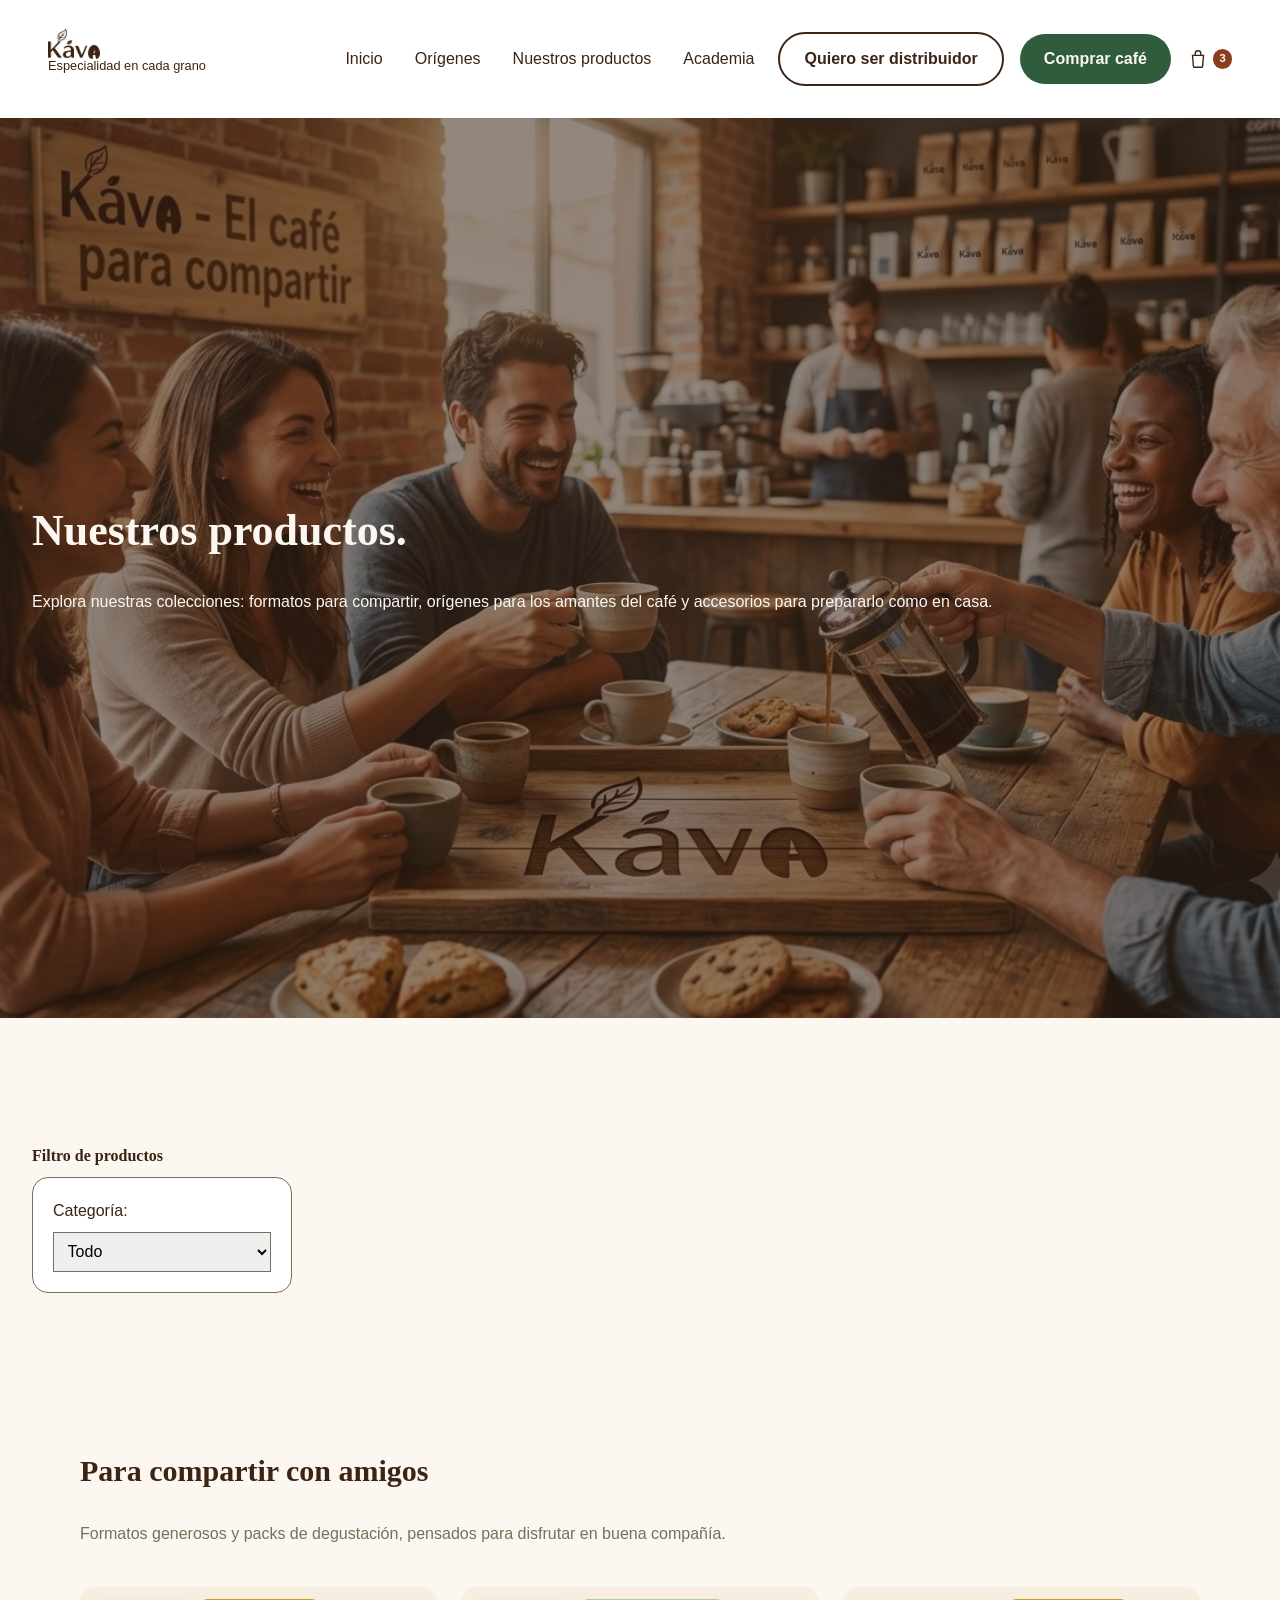
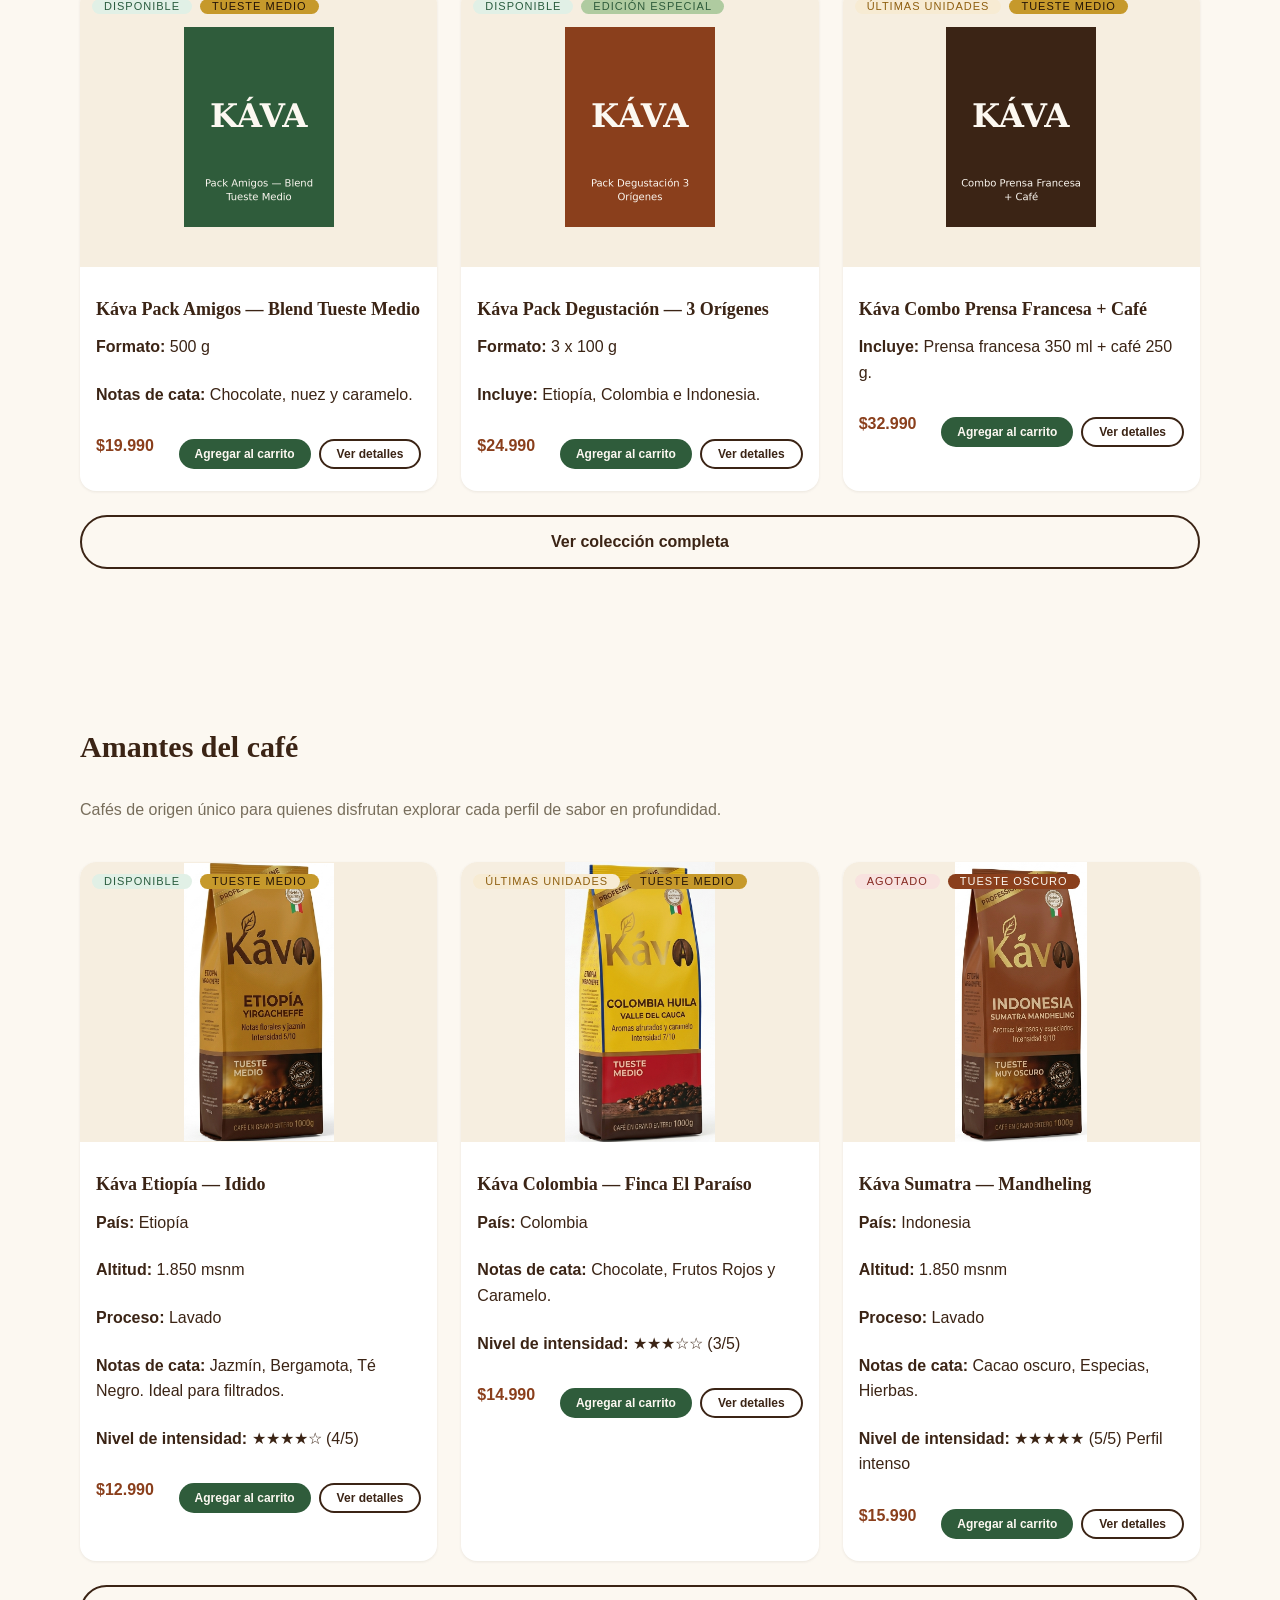
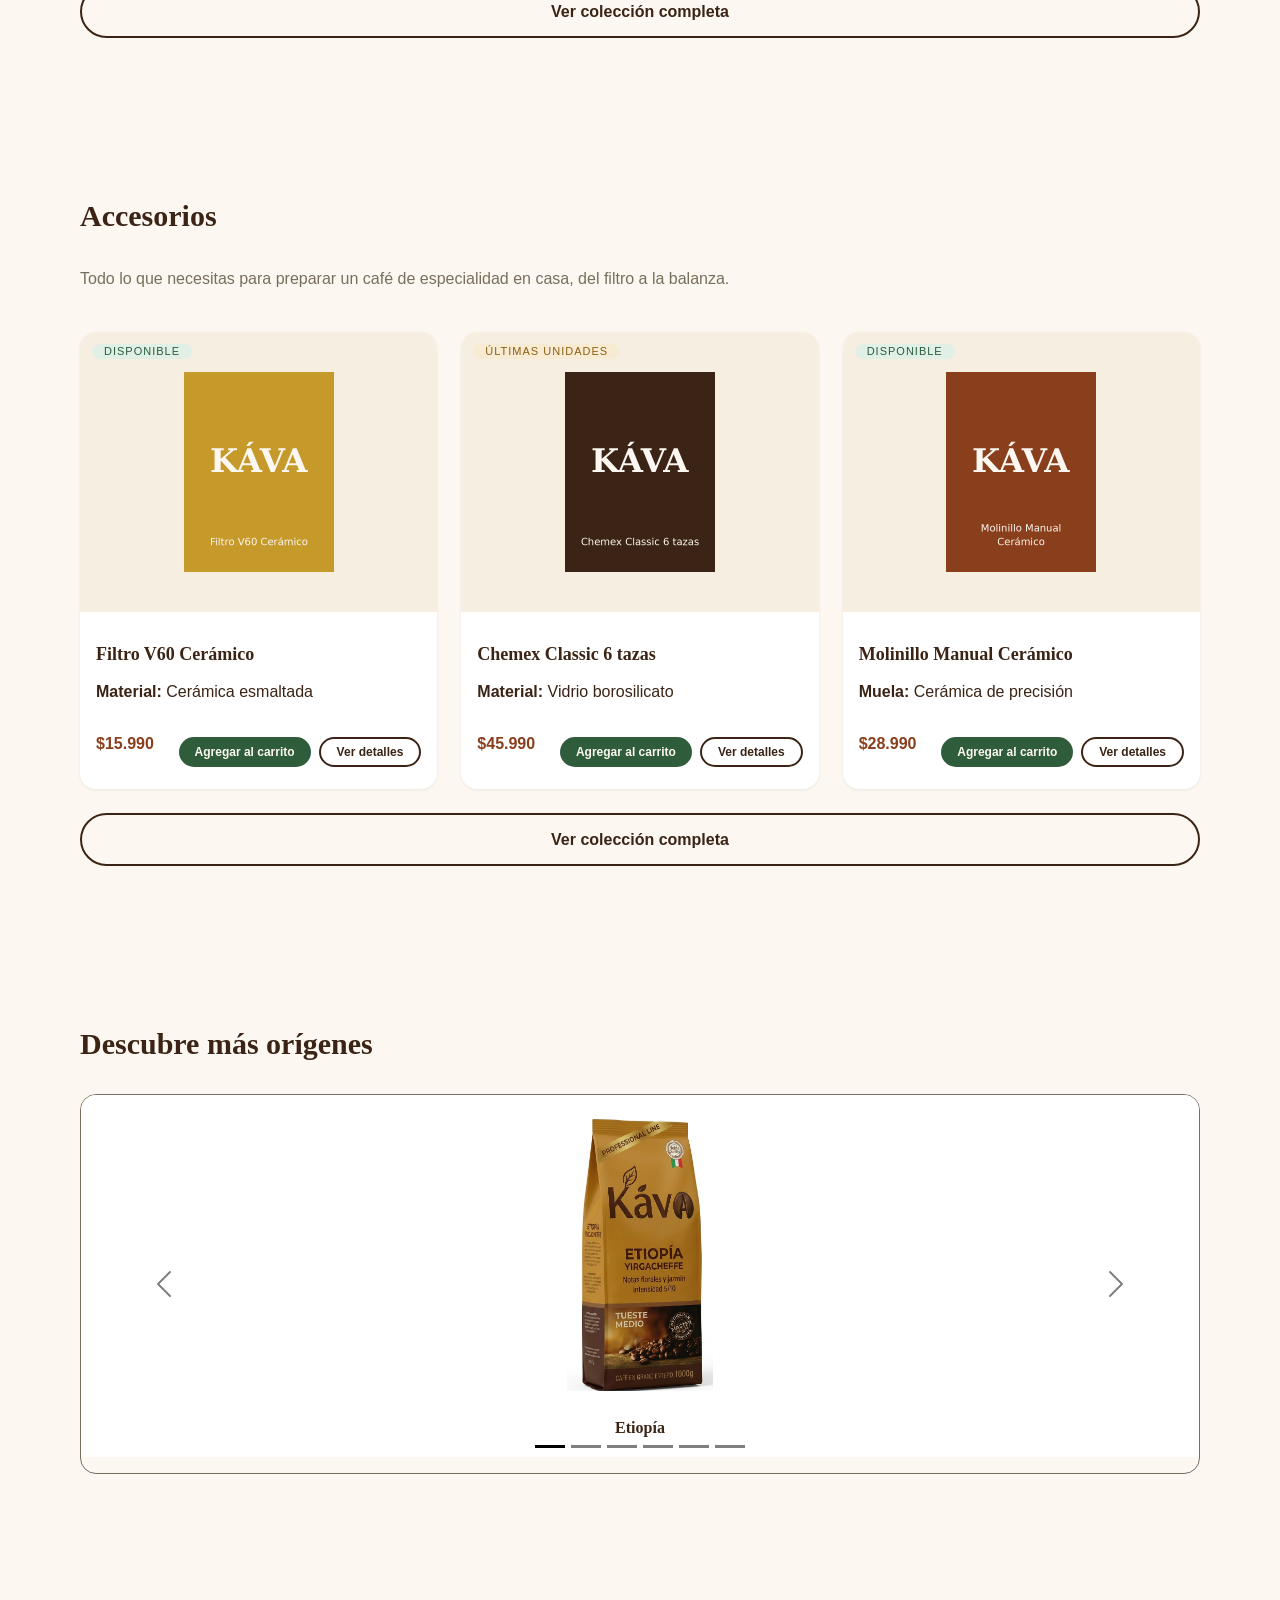
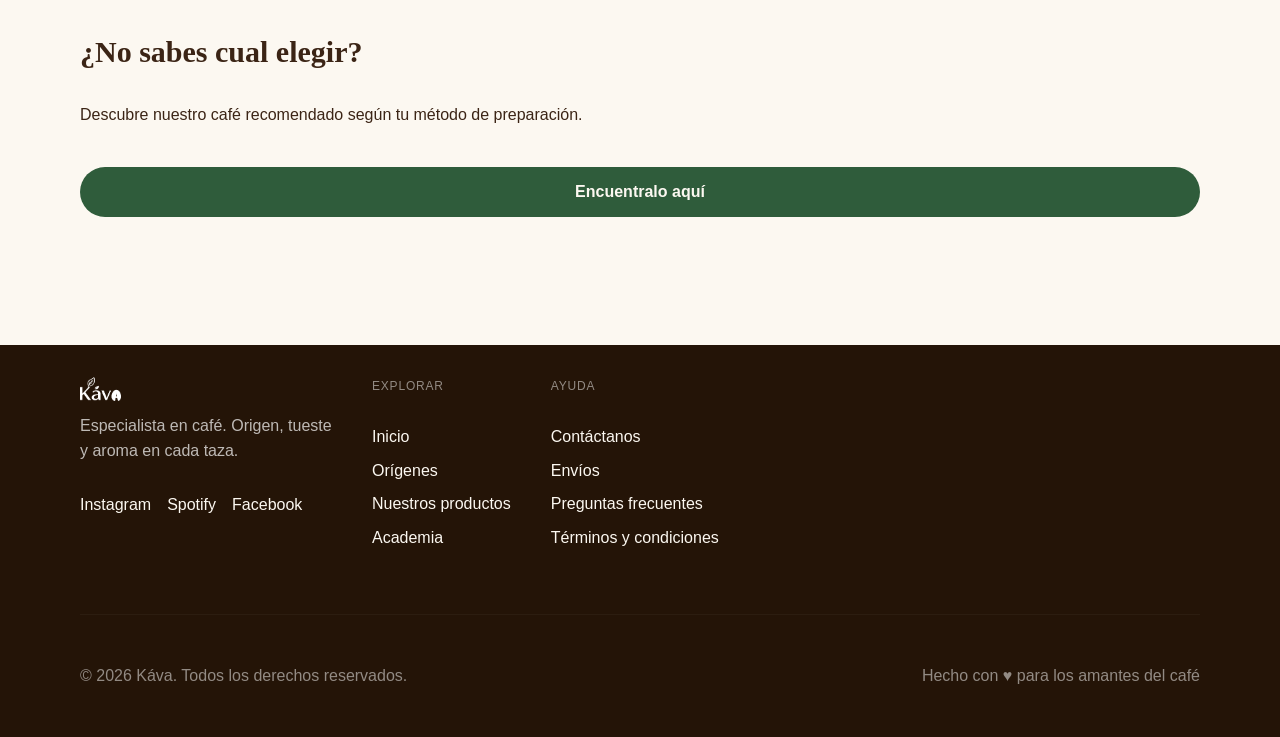
==== commit 656ee394: "Modulo 8: animaciones (transition, keyframes y AOS), SCSS avanzado (mixins parametrizados y extend)," ====
--- a/pages/colecciones.html
+++ b/pages/colecciones.html
@@ -11,6 +11,8 @@
     <link href="https://fonts.googleapis.com/css2?family=Fraunces:opsz,wght@9..144,300;9..144,400;9..144,600&family=Oswald:wght@400;500;600&family=Work+Sans:wght@400;500;600&display=swap" rel="stylesheet">
     <!-- Bootstrap: CSS CDN -->
     <link href="https://cdn.jsdelivr.net/npm/bootstrap@5.3.3/dist/css/bootstrap.min.css" rel="stylesheet">
+    <!-- AOS: libreria de animaciones al hacer scroll -->
+    <link href="https://cdn.jsdelivr.net/npm/aos@2.3.1/dist/aos.css" rel="stylesheet">
     <link rel="stylesheet" href="../css/style.css">
 </head>
 
@@ -90,13 +92,13 @@
 
     <section class="coleccion-grupo"> <!-- colección: para compartir con amigos -->
 
-        <h2 class="titulos-secciones">Para compartir con amigos</h2>
+        <h2 class="titulos-secciones" data-aos="fade-up">Para compartir con amigos</h2>
         <p class="coleccion-grupo__descripcion">
             Formatos generosos y packs de degustación, pensados para
             disfrutar en buena compañía.
         </p>
 
-        <div class="grid-productos">
+        <div class="grid-productos" data-aos="fade-up">
 
             <article class="card-producto">
                 <figure class="card-producto__imagen">
@@ -226,13 +228,13 @@
 
     <section class="coleccion-grupo"> <!-- colección: amantes del café -->
 
-        <h2 class="titulos-secciones">Amantes del café</h2>
+        <h2 class="titulos-secciones" data-aos="fade-up">Amantes del café</h2>
         <p class="coleccion-grupo__descripcion">
             Cafés de origen único para quienes disfrutan explorar cada
             perfil de sabor en profundidad.
         </p>
 
-        <div class="grid-productos">
+        <div class="grid-productos" data-aos="fade-up">
 
             <article class="card-producto">
                 <figure class="card-producto__imagen">
@@ -374,13 +376,13 @@
 
     <section class="coleccion-grupo"> <!-- colección: accesorios -->
 
-        <h2 class="titulos-secciones">Accesorios</h2>
+        <h2 class="titulos-secciones" data-aos="fade-up">Accesorios</h2>
         <p class="coleccion-grupo__descripcion">
             Todo lo que necesitas para preparar un café de especialidad
             en casa, del filtro a la balanza.
         </p>
 
-        <div class="grid-productos">
+        <div class="grid-productos" data-aos="fade-up">
 
             <article class="card-producto">
                 <figure class="card-producto__imagen">
@@ -508,7 +510,7 @@
 
     <section class="galeria-origenes"> <!-- Bootstrap: sección galería -->
 
-        <h2 class="titulos-secciones">Descubre más orígenes</h2>
+        <h2 class="titulos-secciones" data-aos="fade-up">Descubre más orígenes</h2>
 
         <!-- Bootstrap: carousel -->
         <div id="carouselOrigenes" class="carousel slide carousel-dark" data-bs-ride="carousel">
@@ -566,7 +568,7 @@
 
     <section class="coleccion-final"> <!-- por qué elegir Káva -->
 
-        <h2 class="titulos-secciones"> ¿No sabes cual elegir? </h2>
+        <h2 class="titulos-secciones" data-aos="fade-up"> ¿No sabes cual elegir? </h2>
         <p> Descubre nuestro café recomendado según tu método de preparación. </p>
         <button class="cta-button-principal"> Encuentralo aquí </button>
 
@@ -620,6 +622,15 @@
     </footer> 
     <!-- Bootstrap: JS bundle -->
     <script src="https://cdn.jsdelivr.net/npm/bootstrap@5.3.3/dist/js/bootstrap.bundle.min.js"></script>
+    <!-- AOS: libreria de animaciones al hacer scroll -->
+    <script src="https://cdn.jsdelivr.net/npm/aos@2.3.1/dist/aos.js"></script>
+    <script>
+        AOS.init({
+            duration: 600,
+            once: true,
+            offset: 80
+        });
+    </script>
 </body>
    
 </html>
--- a/css/style.css
+++ b/css/style.css
@@ -12,7 +12,41 @@
   flex-direction: column;
   gap: 1.5rem;
   padding: 2rem;
-  margin-bottom: 2rem;
+  margin-bottom: 3rem;
+}
+@media (min-width: 768px) {
+  .xq-káva,
+  .nuestra-filosofía,
+  .experiencia-káva,
+  .origenes,
+  .tipos-de-preparacion,
+  .coleccion-grupo,
+  .coleccion-final,
+  .formulario-contacto,
+  .galeria-origenes, .hero-content {
+    margin-bottom: 4.5rem;
+  }
+}
+@media (min-width: 1024px) {
+  .xq-káva,
+  .nuestra-filosofía,
+  .experiencia-káva,
+  .origenes,
+  .tipos-de-preparacion,
+  .coleccion-grupo,
+  .coleccion-final,
+  .formulario-contacto,
+  .galeria-origenes, .hero-content {
+    margin-bottom: 6rem;
+  }
+}
+
+.beneficio, .bloques-origenes, .card-producto {
+  transition: transform 0.25s ease-out, box-shadow 0.25s ease-out;
+}
+.beneficio:hover, .bloques-origenes:hover, .card-producto:hover {
+  transform: translateY(-6px);
+  box-shadow: 0 10px 24px rgba(36, 20, 7, 0.15);
 }
 
 * {
@@ -310,8 +344,19 @@
   justify-content: center;
 }
 .hero-content h1,
+.hero-content p,
+.hero-content .hero-botones {
+  animation: fadeInUp 0.8s ease-out both;
+}
+.hero-content h1 {
+  color: #fcf8f1;
+}
 .hero-content p {
   color: #fcf8f1;
+  animation-delay: 0.15s;
+}
+.hero-content .hero-botones {
+  animation-delay: 0.3s;
 }
 .hero-content.hero-productos {
   background-image: linear-gradient(rgba(59, 36, 21, 0.55), rgba(59, 36, 21, 0.55)), url("../Assets/img/hero-nuestros-productos.jpg");
@@ -363,7 +408,17 @@
 }
 
 #heroCarousel {
-  margin-bottom: 2rem;
+  margin-bottom: 3rem;
+}
+@media (min-width: 768px) {
+  #heroCarousel {
+    margin-bottom: 4.5rem;
+  }
+}
+@media (min-width: 1024px) {
+  #heroCarousel {
+    margin-bottom: 6rem;
+  }
 }
 
 .hero-botones {
@@ -381,6 +436,7 @@
   font-weight: 600;
   text-decoration: none;
   display: inline-block;
+  transition: background-color 0.2s ease, transform 0.2s ease;
   background-color: #2f5c3b;
   color: #fcf8f1;
   border: none;
@@ -392,6 +448,7 @@
 .cta-button-principal:active,
 .btn-primario:active {
   background-color: #241407;
+  transform: scale(0.97);
 }
 
 .cta-button-secundario,
@@ -402,6 +459,7 @@
   font-weight: 600;
   text-decoration: none;
   display: inline-block;
+  transition: background-color 0.2s ease, color 0.2s ease, transform 0.2s ease;
   background-color: transparent;
   color: #3b2415;
   border: 2px solid #3b2415;
@@ -415,6 +473,7 @@
 .btn-secundario:active {
   background-color: #241407;
   color: #fcf8f1;
+  transform: scale(0.97);
 }
 
 .card-producto {
@@ -607,12 +666,65 @@
   margin-bottom: 0;
 }
 
-.beneficio,
-.bloques-origenes {
+.beneficio {
   background-color: #ffffff;
   border: 1px solid #786e5c;
   border-radius: 16px;
   padding: 1.5rem;
+}
+
+.bloques-origenes {
+  background-color: #ffffff;
+  box-shadow: 0 4px 16px rgba(36, 20, 7, 0.1);
+  border-radius: 20px;
+  padding: 1.25rem;
+  display: flex;
+  flex-direction: column;
+  gap: 0.625rem;
+}
+.bloques-origenes h3 {
+  margin: 0;
+  font-family: "Fraunces", serif;
+  font-weight: 600;
+  font-size: 1.75rem;
+  line-height: 2.25rem;
+  letter-spacing: -0.2px;
+  text-align: center;
+}
+.bloques-origenes__fila {
+  display: flex;
+  flex-direction: column;
+  align-items: center;
+  gap: 1rem;
+}
+.bloques-origenes figure {
+  margin: 0;
+  width: 100%;
+  max-width: 233px;
+  flex-shrink: 0;
+}
+.bloques-origenes figure img {
+  display: block;
+  width: 100%;
+  height: 163px;
+  object-fit: cover;
+  border-radius: 22px;
+}
+.bloques-origenes p {
+  margin: 0;
+  font-family: "Work Sans", sans-serif;
+  font-size: 1rem;
+  line-height: 1.5rem;
+}
+@media (min-width: 768px) {
+  .bloques-origenes__fila {
+    flex-direction: row;
+    align-items: center;
+    gap: 1.5rem;
+  }
+  .bloques-origenes figure {
+    width: 233px;
+  }
 }
 
 .destacados {
@@ -621,7 +733,17 @@
   grid-template-areas: "titulo" "card1" "card2" "card3";
   gap: 1.5rem;
   padding: 2rem;
-  margin-bottom: 2rem;
+  margin-bottom: 3rem;
+}
+@media (min-width: 768px) {
+  .destacados {
+    margin-bottom: 4.5rem;
+  }
+}
+@media (min-width: 1024px) {
+  .destacados {
+    margin-bottom: 6rem;
+  }
 }
 .destacados h2 {
   grid-area: titulo;
@@ -681,7 +803,17 @@
   align-items: center;
   gap: 2rem;
   padding: 2rem;
-  margin-bottom: 2rem;
+  margin-bottom: 3rem;
+}
+@media (min-width: 768px) {
+  .presentacion-contacto {
+    margin-bottom: 4.5rem;
+  }
+}
+@media (min-width: 1024px) {
+  .presentacion-contacto {
+    margin-bottom: 6rem;
+  }
 }
 .presentacion-contacto figure,
 .presentacion-contacto p {
@@ -708,12 +840,22 @@
   justify-content: center;
   gap: 2rem;
   padding: 2.5rem 2rem;
-  margin-bottom: 2rem;
   background-image: linear-gradient(rgba(59, 36, 21, 0.5), rgba(59, 36, 21, 0.5)), url("../Assets/img/hero-distribuidor-granos.jpg");
   background-size: cover;
   background-position: center;
   background-repeat: no-repeat;
   min-height: 100vh;
+  margin-bottom: 3rem;
+}
+@media (min-width: 768px) {
+  .distribuidor-hero {
+    margin-bottom: 4.5rem;
+  }
+}
+@media (min-width: 1024px) {
+  .distribuidor-hero {
+    margin-bottom: 6rem;
+  }
 }
 .distribuidor-hero__contenido {
   flex: 1;
@@ -746,10 +888,20 @@
   align-items: center;
   gap: 0.75rem;
   padding: 2.5rem 2rem;
-  margin-bottom: 2rem;
   border-radius: 40px;
   background-color: #2f5c3b;
   text-align: center;
+  margin-bottom: 3rem;
+}
+@media (min-width: 768px) {
+  .distribuidor-banner {
+    margin-bottom: 4.5rem;
+  }
+}
+@media (min-width: 1024px) {
+  .distribuidor-banner {
+    margin-bottom: 6rem;
+  }
 }
 .distribuidor-banner__texto, .distribuidor-banner__destacado {
   color: #fcf8f1;
@@ -875,7 +1027,17 @@
 
 .filtro-productos {
   padding: 2rem;
-  margin-bottom: 2rem;
+  margin-bottom: 3rem;
+}
+@media (min-width: 768px) {
+  .filtro-productos {
+    margin-bottom: 4.5rem;
+  }
+}
+@media (min-width: 1024px) {
+  .filtro-productos {
+    margin-bottom: 6rem;
+  }
 }
 .filtro-productos h2 {
   font-size: 1rem;
@@ -993,4 +1155,15 @@
   min-width: 0;
 }
 
+@keyframes fadeInUp {
+  from {
+    opacity: 0;
+    transform: translateY(20px);
+  }
+  to {
+    opacity: 1;
+    transform: translateY(0);
+  }
+}
+
 /*# sourceMappingURL=style.css.map */
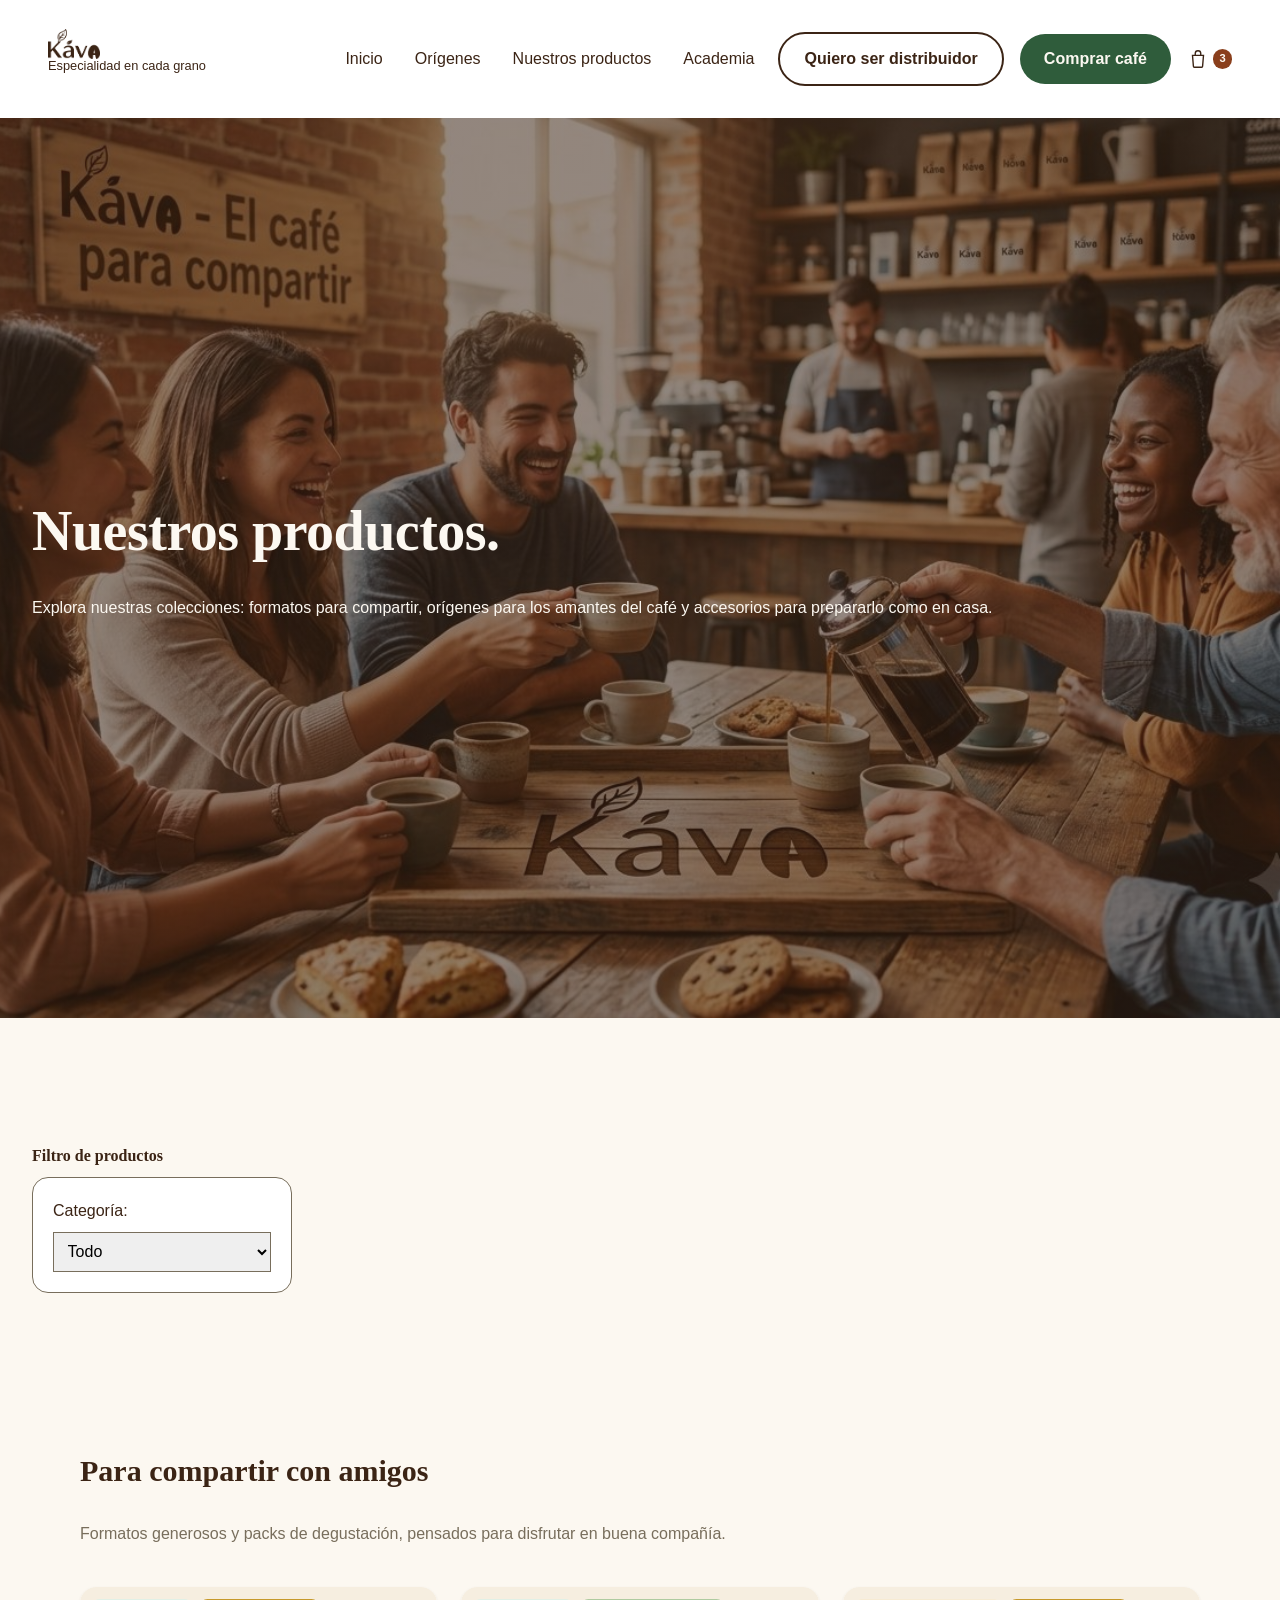
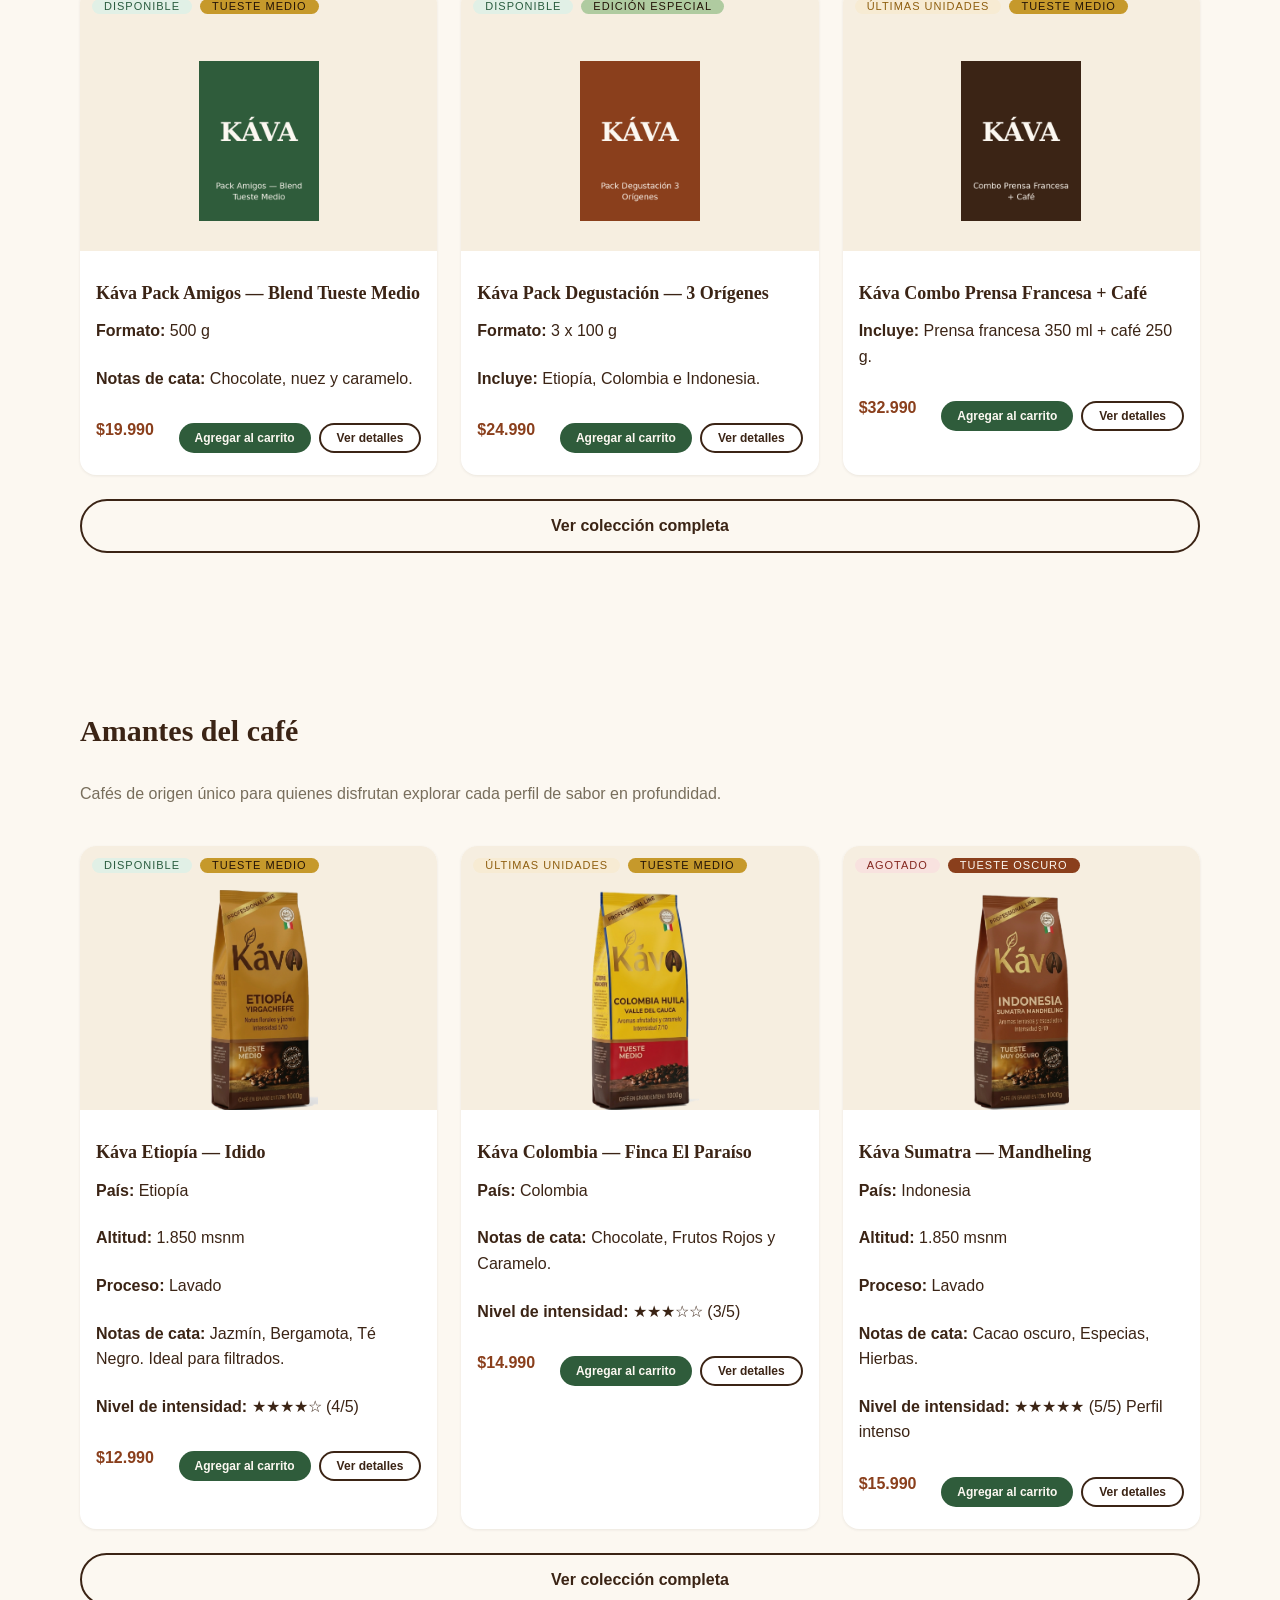
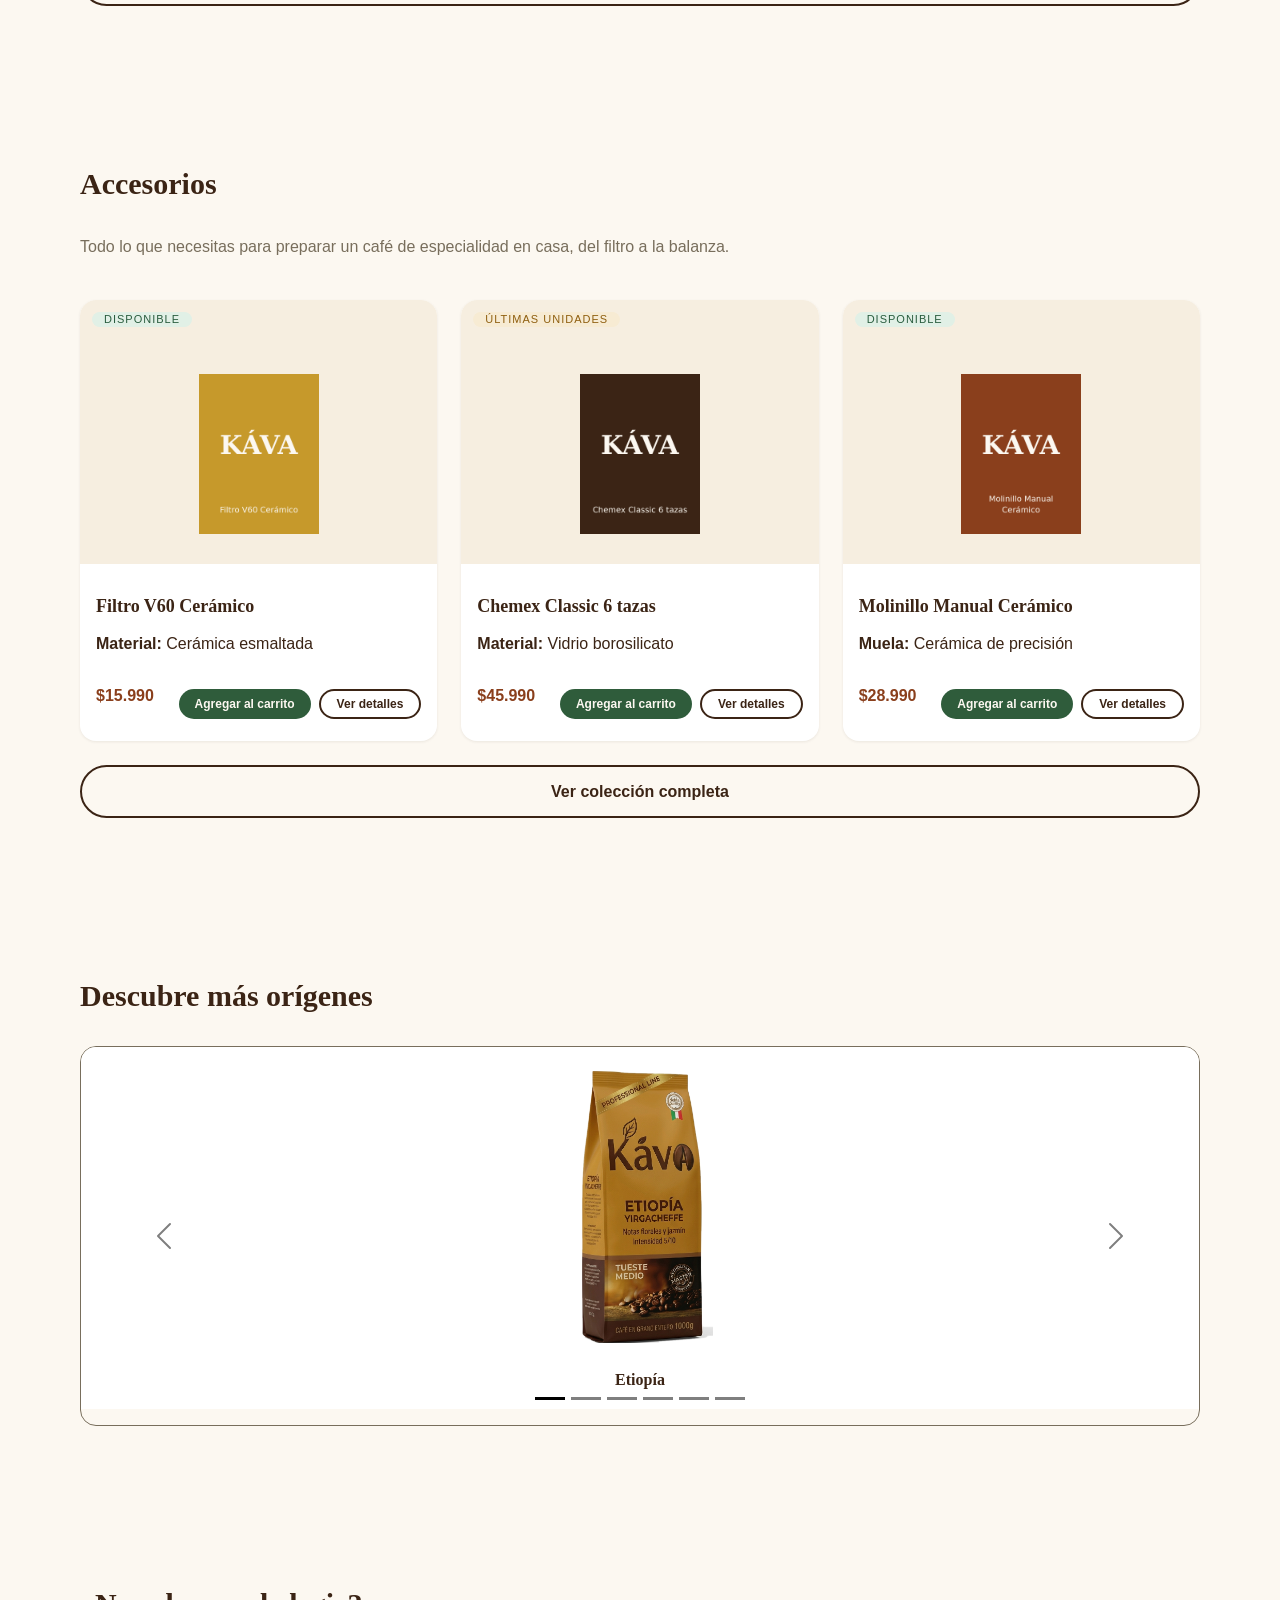
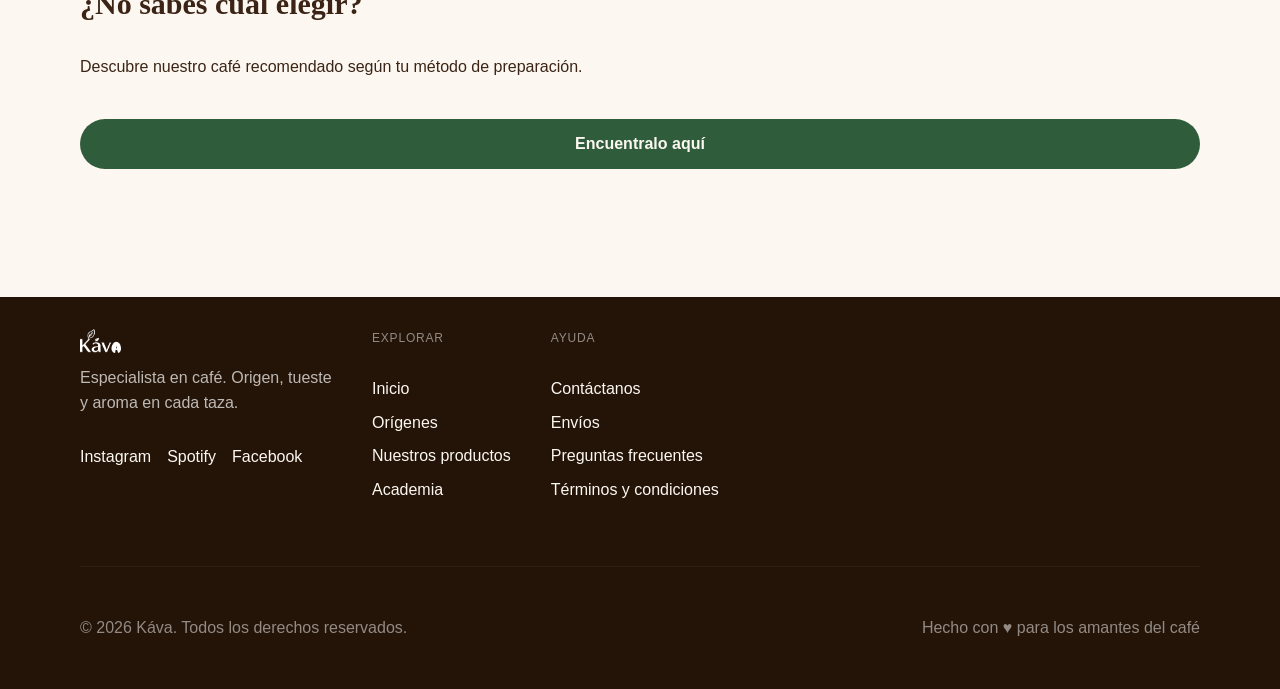
==== commit 521f4d42: "modulo 9 listo" ====
--- a/pages/colecciones.html
+++ b/pages/colecciones.html
@@ -5,7 +5,9 @@
 <head>
     <meta charset="UTF-8">
     <meta name="viewport" content="width=device-width, initial-scale=1.0">
-    <title>Káva | Especialidad en cada grano</title>
+    <title>Káva | Nuestros Productos: Café en Grano, Packs y Accesorios</title>
+    <meta name="description" content="Descubrí la colección completa de Káva: cafés de origen único, packs para compartir y accesorios de preparación como prensa francesa, V60 y Chemex. Comprá online.">
+    <meta name="keywords" content="comprar café online, packs de café, accesorios para café, café en grano, prensa francesa, filtro V60, Chemex, café Etiopía, café Colombia">
     <link rel="preconnect" href="https://fonts.googleapis.com">
     <link rel="preconnect" href="https://fonts.gstatic.com" crossorigin>
     <link href="https://fonts.googleapis.com/css2?family=Fraunces:opsz,wght@9..144,300;9..144,400;9..144,600&family=Oswald:wght@400;500;600&family=Work+Sans:wght@400;500;600&display=swap" rel="stylesheet">
--- a/css/style.css
+++ b/css/style.css
@@ -1,8 +1,9 @@
 @charset "UTF-8";
 .xq-káva,
 .nuestra-filosofía,
-.experiencia-káva,
+.distribuidores,
 .origenes,
+.compromiso-ambiental,
 .tipos-de-preparacion,
 .coleccion-grupo,
 .coleccion-final,
@@ -17,8 +18,9 @@
 @media (min-width: 768px) {
   .xq-káva,
   .nuestra-filosofía,
-  .experiencia-káva,
+  .distribuidores,
   .origenes,
+  .compromiso-ambiental,
   .tipos-de-preparacion,
   .coleccion-grupo,
   .coleccion-final,
@@ -30,8 +32,9 @@
 @media (min-width: 1024px) {
   .xq-káva,
   .nuestra-filosofía,
-  .experiencia-káva,
+  .distribuidores,
   .origenes,
+  .compromiso-ambiental,
   .tipos-de-preparacion,
   .coleccion-grupo,
   .coleccion-final,
@@ -41,10 +44,10 @@
   }
 }
 
-.beneficio, .bloques-origenes, .card-producto {
+.beneficio, .card-distribuidor, .card-producto {
   transition: transform 0.25s ease-out, box-shadow 0.25s ease-out;
 }
-.beneficio:hover, .bloques-origenes:hover, .card-producto:hover {
+.beneficio:hover, .card-distribuidor:hover, .card-producto:hover {
   transform: translateY(-6px);
   box-shadow: 0 10px 24px rgba(36, 20, 7, 0.15);
 }
@@ -335,7 +338,7 @@
 }
 
 .hero-content {
-  background-image: linear-gradient(rgba(59, 36, 21, 0.55), rgba(59, 36, 21, 0.55)), url("../Assets/img/hero.jpg");
+  background-image: linear-gradient(rgba(59, 36, 21, 0.55), rgba(59, 36, 21, 0.55)), url("../Assets/img/hero-cafe-molido.jpg");
   background-size: cover;
   background-position: center;
   background-repeat: no-repeat;
@@ -343,6 +346,7 @@
   min-height: 100vh;
   justify-content: center;
 }
+.hero-content .hero-home__etiqueta,
 .hero-content h1,
 .hero-content p,
 .hero-content .hero-botones {
@@ -350,16 +354,23 @@
 }
 .hero-content h1 {
   color: #fcf8f1;
+  font-size: 3.5rem;
+  line-height: 4rem;
+  letter-spacing: -0.5px;
+  animation-delay: 0.1s;
 }
 .hero-content p {
   color: #fcf8f1;
-  animation-delay: 0.15s;
+  animation-delay: 0.25s;
 }
 .hero-content .hero-botones {
-  animation-delay: 0.3s;
+  animation-delay: 0.4s;
 }
 .hero-content.hero-productos {
   background-image: linear-gradient(rgba(59, 36, 21, 0.55), rgba(59, 36, 21, 0.55)), url("../Assets/img/hero-nuestros-productos.jpg");
+}
+.hero-content.hero-origenes {
+  background-image: linear-gradient(rgba(59, 36, 21, 0.55), rgba(59, 36, 21, 0.55)), url("../Assets/img/hero-origenes.jpg");
 }
 .hero-content .cta-button-secundario {
   color: #fcf8f1;
@@ -386,6 +397,15 @@
   font-size: 3.5rem;
   line-height: 4rem;
   letter-spacing: -0.5px;
+}
+
+.hero-home__etiqueta {
+  font-family: "Oswald", sans-serif;
+  text-transform: uppercase;
+  letter-spacing: 0.1rem;
+  font-size: 0.875rem;
+  font-weight: 600;
+  margin: 0 0 0.5rem;
 }
 
 .hero-home {
@@ -394,6 +414,20 @@
   gap: 0.75rem;
   margin-bottom: 0;
 }
+.hero-home .hero-home__titulo,
+.hero-home p {
+  color: #ffffff;
+}
+.hero-home .hero-home__etiqueta {
+  color: #afcba0;
+}
+.hero-home .cta-button-principal,
+.hero-home .cta-button-secundario {
+  color: #ffffff;
+}
+.hero-home .cta-button-secundario {
+  border-color: #ffffff;
+}
 .hero-home .hero-botones {
   margin-top: 1rem;
 }
@@ -418,6 +452,22 @@
 @media (min-width: 1024px) {
   #heroCarousel {
     margin-bottom: 6rem;
+  }
+}
+#heroCarousel .carousel-control-prev,
+#heroCarousel .carousel-control-next {
+  width: 3.5rem;
+}
+@media (min-width: 768px) {
+  #heroCarousel .carousel-control-prev,
+  #heroCarousel .carousel-control-next {
+    width: 5rem;
+  }
+}
+@media (min-width: 1024px) {
+  #heroCarousel .carousel-control-prev,
+  #heroCarousel .carousel-control-next {
+    width: 6rem;
   }
 }
 
@@ -426,6 +476,10 @@
   flex-wrap: wrap;
   justify-content: flex-end;
   gap: 1rem;
+}
+
+.hero-content--pegado {
+  margin-bottom: 0;
 }
 
 .cta-button-principal,
@@ -485,11 +539,12 @@
 .card-producto__imagen {
   position: relative;
   background-color: #f6eee0;
+  padding-top: 2.75rem;
 }
 .card-producto__imagen img {
   display: block;
-  width: 150px;
-  height: 280px;
+  width: 120px;
+  height: 220px;
   object-fit: contain;
   margin: 0 auto;
 }
@@ -596,14 +651,15 @@
 
 .badge--sage {
   background-color: #afcba0;
-  color: #2f5c3b;
+  color: #241407;
 }
 
 @media (min-width: 768px) {
   .xq-káva,
   .nuestra-filosofía,
-  .experiencia-káva,
+  .distribuidores,
   .origenes,
+  .compromiso-ambiental,
   .tipos-de-preparacion,
   .coleccion-grupo,
   .coleccion-final,
@@ -616,8 +672,9 @@
 @media (min-width: 1024px) {
   .xq-káva,
   .nuestra-filosofía,
-  .experiencia-káva,
+  .distribuidores,
   .origenes,
+  .compromiso-ambiental,
   .tipos-de-preparacion,
   .coleccion-grupo,
   .coleccion-final,
@@ -628,9 +685,37 @@
   }
 }
 
+.nuestra-filosofía {
+  align-items: center;
+  text-align: center;
+}
+.nuestra-filosofía .titulos-secciones,
+.nuestra-filosofía p {
+  max-width: 42rem;
+}
+
 .xq-káva {
   background-color: #2f5c3b;
+  background-image: linear-gradient(rgba(47, 92, 59, 0.65), rgba(47, 92, 59, 0.65)), url("../Assets/img/xq-kava-productos-sostenibles.jpg");
+  background-size: cover;
+  background-position: center;
+  background-repeat: no-repeat;
   gap: 1rem;
+  justify-content: center;
+  padding-top: 4rem;
+  padding-bottom: 4rem;
+}
+@media (min-width: 768px) {
+  .xq-káva {
+    padding-top: 5.5rem;
+    padding-bottom: 5.5rem;
+  }
+}
+@media (min-width: 1024px) {
+  .xq-káva {
+    padding-top: 7rem;
+    padding-bottom: 7rem;
+  }
 }
 .xq-káva .titulos-secciones {
   color: #fcf8f1;
@@ -662,10 +747,6 @@
   margin-bottom: 0.25rem;
 }
 
-.experiencia-káva {
-  margin-bottom: 0;
-}
-
 .beneficio {
   background-color: #ffffff;
   border: 1px solid #786e5c;
@@ -673,57 +754,112 @@
   padding: 1.5rem;
 }
 
-.bloques-origenes {
+.timeline-origenes {
+  position: relative;
+  display: flex;
+  flex-direction: column;
+  gap: 2rem;
+}
+.timeline-origenes::before {
+  content: "";
+  position: absolute;
+  top: 0;
+  bottom: 0;
+  left: 1.375rem;
+  width: 2px;
+  background-color: #e2ddd4;
+}
+@media (min-width: 768px) {
+  .timeline-origenes::before {
+    left: 50%;
+    transform: translateX(-50%);
+  }
+}
+
+.timeline-origenes__item {
+  position: relative;
+  display: grid;
+  grid-template-columns: 2.75rem 1fr;
+  column-gap: 1.25rem;
+  align-items: start;
+}
+@media (min-width: 768px) {
+  .timeline-origenes__item {
+    grid-template-columns: 1fr 2.75rem 1fr;
+    column-gap: 2rem;
+  }
+}
+
+.timeline-origenes__marcador {
+  position: relative;
+  z-index: 1;
+  grid-column: 1;
+  width: 2.75rem;
+  height: 2.75rem;
+  border-radius: 50%;
   background-color: #ffffff;
-  box-shadow: 0 4px 16px rgba(36, 20, 7, 0.1);
+  border: 2px solid #2f5c3b;
+  color: #2f5c3b;
+  font-family: "Oswald", sans-serif;
+  font-weight: 600;
+  font-size: 0.9375rem;
+  display: flex;
+  align-items: center;
+  justify-content: center;
+}
+@media (min-width: 768px) {
+  .timeline-origenes__marcador {
+    grid-column: 2;
+  }
+}
+
+.timeline-origenes__contenido {
+  grid-column: 2;
+  background-color: #ffffff;
+  box-shadow: 0 4px 16px rgba(36, 20, 7, 0.15);
   border-radius: 20px;
-  padding: 1.25rem;
-  display: flex;
-  flex-direction: column;
-  gap: 0.625rem;
-}
-.bloques-origenes h3 {
+  padding: 1.25rem 1.5rem;
+  display: flex;
+  flex-direction: column;
+  gap: 0.5rem;
+}
+.timeline-origenes__contenido h3 {
   margin: 0;
   font-family: "Fraunces", serif;
   font-weight: 600;
-  font-size: 1.75rem;
-  line-height: 2.25rem;
+  font-size: 1.375rem;
   letter-spacing: -0.2px;
-  text-align: center;
-}
-.bloques-origenes__fila {
-  display: flex;
-  flex-direction: column;
-  align-items: center;
-  gap: 1rem;
-}
-.bloques-origenes figure {
-  margin: 0;
-  width: 100%;
-  max-width: 233px;
-  flex-shrink: 0;
-}
-.bloques-origenes figure img {
-  display: block;
-  width: 100%;
-  height: 163px;
-  object-fit: cover;
-  border-radius: 22px;
-}
-.bloques-origenes p {
+}
+.timeline-origenes__contenido p {
   margin: 0;
   font-family: "Work Sans", sans-serif;
-  font-size: 1rem;
+  font-size: 0.9375rem;
   line-height: 1.5rem;
-}
-@media (min-width: 768px) {
-  .bloques-origenes__fila {
-    flex-direction: row;
-    align-items: center;
-    gap: 1.5rem;
-  }
-  .bloques-origenes figure {
-    width: 233px;
+  color: #3b2415;
+}
+@media (min-width: 768px) {
+  .timeline-origenes__contenido {
+    grid-column: 3;
+  }
+}
+
+@media (min-width: 768px) {
+  .timeline-origenes__item--izq .timeline-origenes__contenido {
+    grid-column: 1;
+    grid-row: 1;
+  }
+  .timeline-origenes__item--izq .timeline-origenes__marcador {
+    grid-row: 1;
+  }
+}
+
+.origenes__cta {
+  align-self: center;
+  margin-top: 1.5rem;
+}
+@media (min-width: 768px) {
+  .origenes__cta {
+    margin-top: 2.5rem;
   }
 }
 
@@ -930,6 +1066,167 @@
   color: #786e5c;
 }
 
+.distribuidores {
+  gap: 1.25rem;
+}
+
+.distribuidores__buscador {
+  width: 100%;
+  max-width: 420px;
+}
+.distribuidores__buscador input[type=search] {
+  width: 100%;
+  height: 44px;
+  font-family: "Work Sans", sans-serif;
+  font-size: 0.9375rem;
+  color: #3b2415;
+  border: 1.5px solid #e2ddd4;
+  border-radius: 999px;
+  padding: 0 1.25rem;
+}
+.distribuidores__buscador input[type=search]:focus {
+  outline: none;
+  border-color: #2f5c3b;
+}
+
+.distribuidores__filtros {
+  display: flex;
+  flex-wrap: wrap;
+  gap: 0.625rem;
+}
+
+.chip-filtro {
+  transition: background-color 0.2s ease-out, color 0.2s ease-out;
+  display: inline-block;
+  font-family: "Work Sans", sans-serif;
+  font-weight: 500;
+  font-size: 0.8125rem;
+  color: #2f5c3b;
+  background-color: #f6eee0;
+  border: 1px solid #2f5c3b;
+  border-radius: 999px;
+  padding: 0.375rem 1rem;
+  text-decoration: none;
+}
+.chip-filtro:hover, .chip-filtro:focus-visible {
+  background-color: #2f5c3b;
+  color: #fcf8f1;
+}
+
+.distribuidores__grid {
+  display: grid;
+  grid-template-columns: 1fr;
+  gap: 1rem;
+}
+@media (min-width: 640px) {
+  .distribuidores__grid {
+    grid-template-columns: repeat(2, 1fr);
+  }
+}
+@media (min-width: 1024px) {
+  .distribuidores__grid {
+    grid-template-columns: repeat(4, 1fr);
+  }
+}
+
+.card-distribuidor {
+  background-color: #ffffff;
+  box-shadow: 0 4px 16px rgba(36, 20, 7, 0.1);
+  border-radius: 16px;
+  padding: 1.25rem;
+  display: flex;
+  flex-direction: column;
+  gap: 0.375rem;
+}
+.card-distribuidor__header {
+  display: flex;
+  align-items: center;
+  justify-content: space-between;
+  gap: 0.5rem;
+}
+.card-distribuidor__header h4 {
+  font-family: "Fraunces", serif;
+  font-weight: 600;
+  font-size: 1rem;
+  color: #3b2415;
+}
+.card-distribuidor__region {
+  font-family: "Oswald", sans-serif;
+  text-transform: uppercase;
+  letter-spacing: 0.05rem;
+  font-size: 0.6875rem;
+  font-weight: 600;
+  color: #2f5c3b;
+}
+.card-distribuidor__direccion {
+  font-size: 0.875rem;
+  color: #3b2415;
+}
+.card-distribuidor__horario {
+  font-size: 0.8125rem;
+  color: #786e5c;
+}
+
+.compromiso-ambiental {
+  background-color: #2f5c3b;
+  gap: 1.5rem;
+}
+.compromiso-ambiental__etiqueta {
+  font-family: "Oswald", sans-serif;
+  text-transform: uppercase;
+  letter-spacing: 0.1rem;
+  font-size: 0.8125rem;
+  font-weight: 600;
+  color: #fcf8f1;
+  margin: 0;
+}
+.compromiso-ambiental .titulos-secciones {
+  color: #fcf8f1;
+}
+
+.compromiso-ambiental__grid {
+  display: grid;
+  grid-template-columns: 1fr;
+  gap: 1rem;
+}
+@media (min-width: 640px) {
+  .compromiso-ambiental__grid {
+    grid-template-columns: repeat(2, 1fr);
+  }
+}
+@media (min-width: 1024px) {
+  .compromiso-ambiental__grid {
+    grid-template-columns: repeat(4, 1fr);
+  }
+}
+
+.card-compromiso {
+  display: flex;
+  flex-direction: column;
+  gap: 0.5rem;
+  background-color: rgba(252, 248, 241, 0.06);
+  border-radius: 16px;
+  padding: 1.25rem;
+}
+.card-compromiso__etiqueta {
+  font-family: "Oswald", sans-serif;
+  text-transform: uppercase;
+  letter-spacing: 0.05rem;
+  font-size: 0.6875rem;
+  font-weight: 600;
+  color: #fcf8f1;
+  margin: 0;
+}
+.card-compromiso h3 {
+  color: #fcf8f1;
+  font-size: 1.0625rem;
+}
+.card-compromiso p {
+  color: #fcf8f1;
+  opacity: 0.85;
+  font-size: 0.875rem;
+}
+
 .accordion-item {
   border-color: #786e5c;
 }
